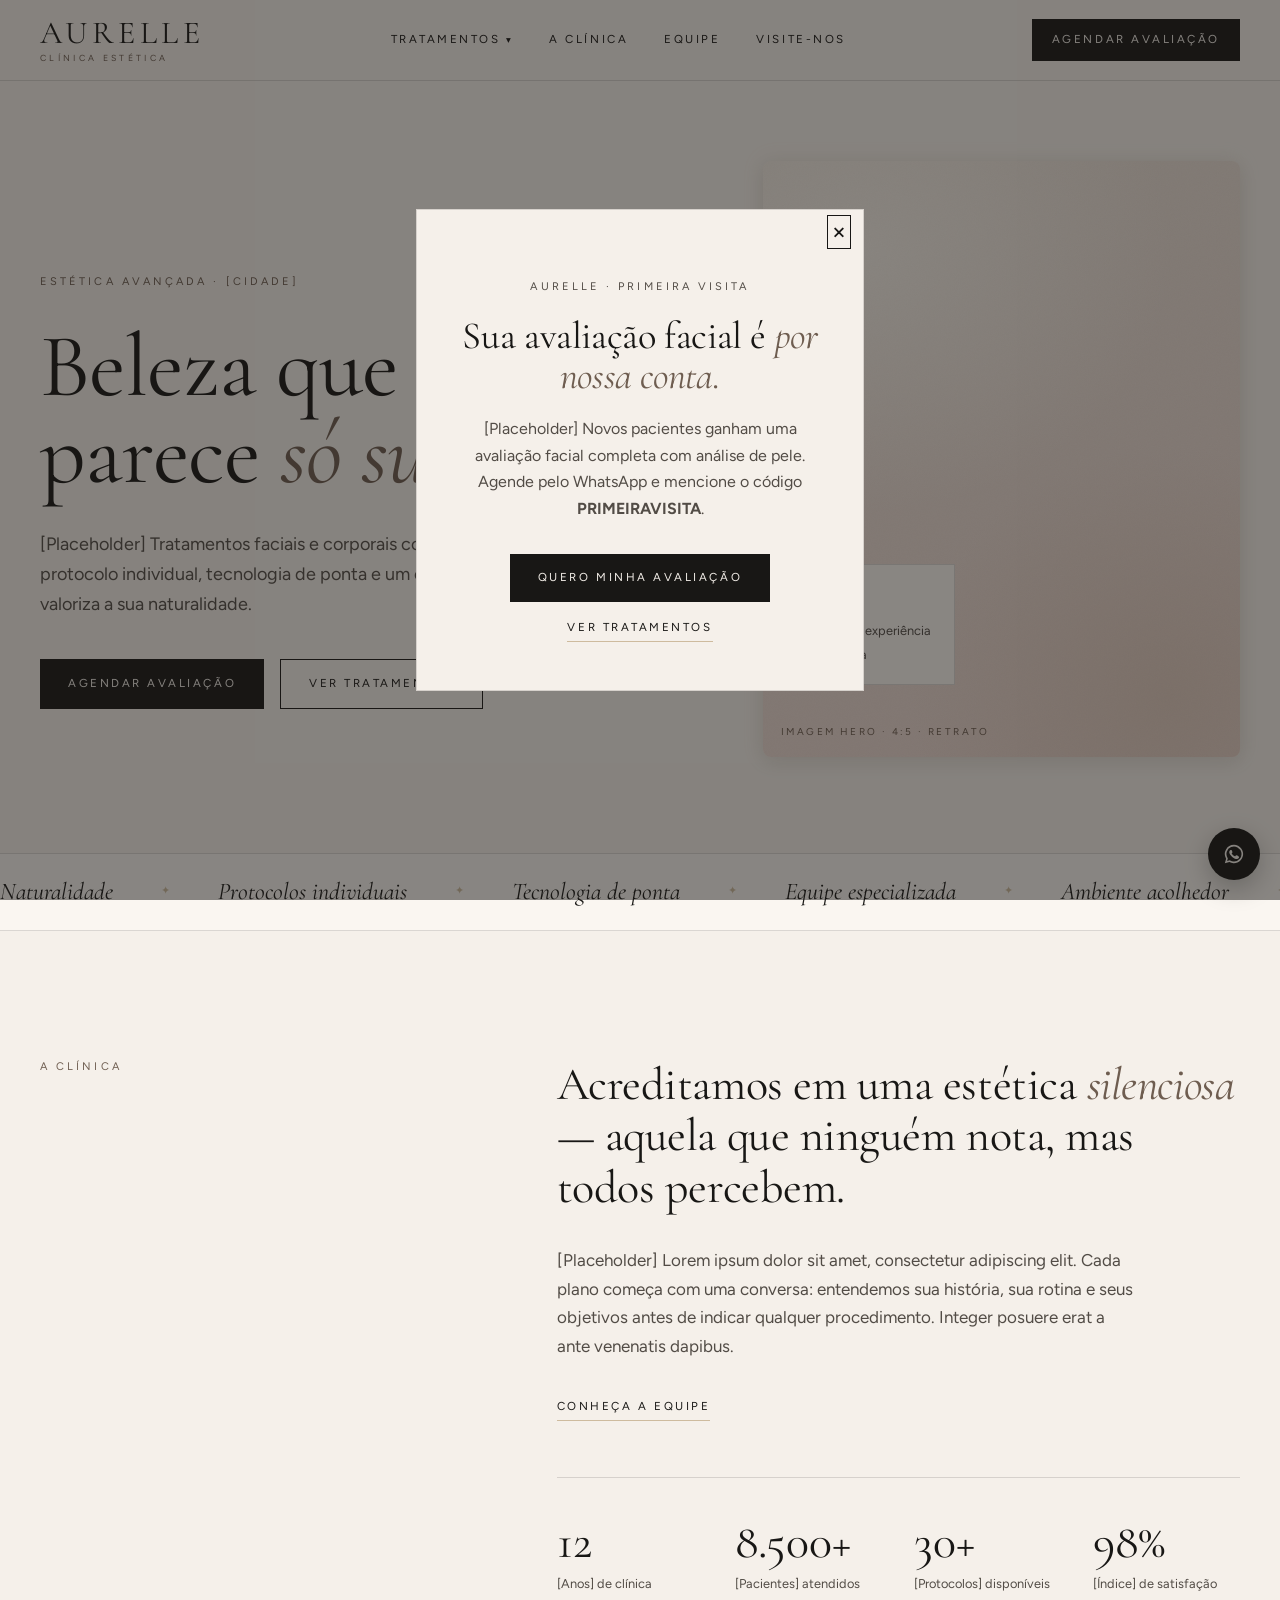
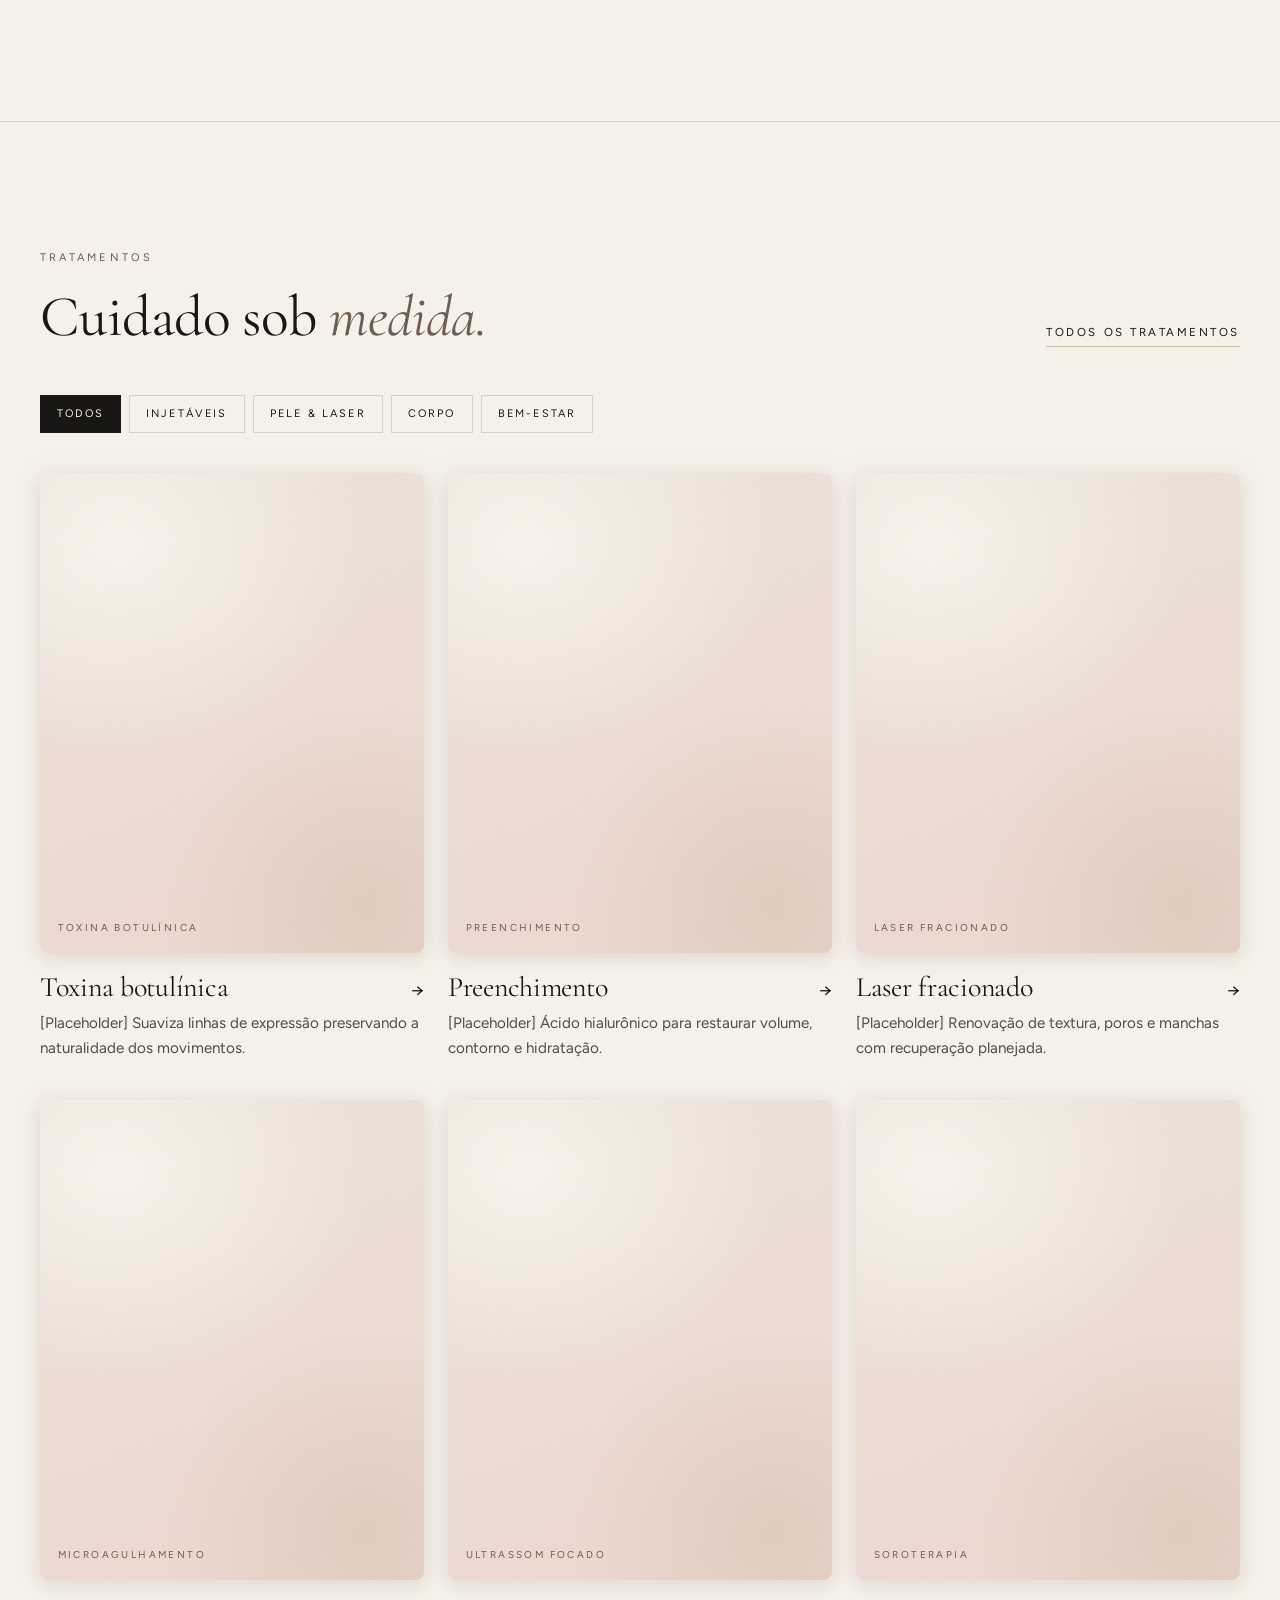
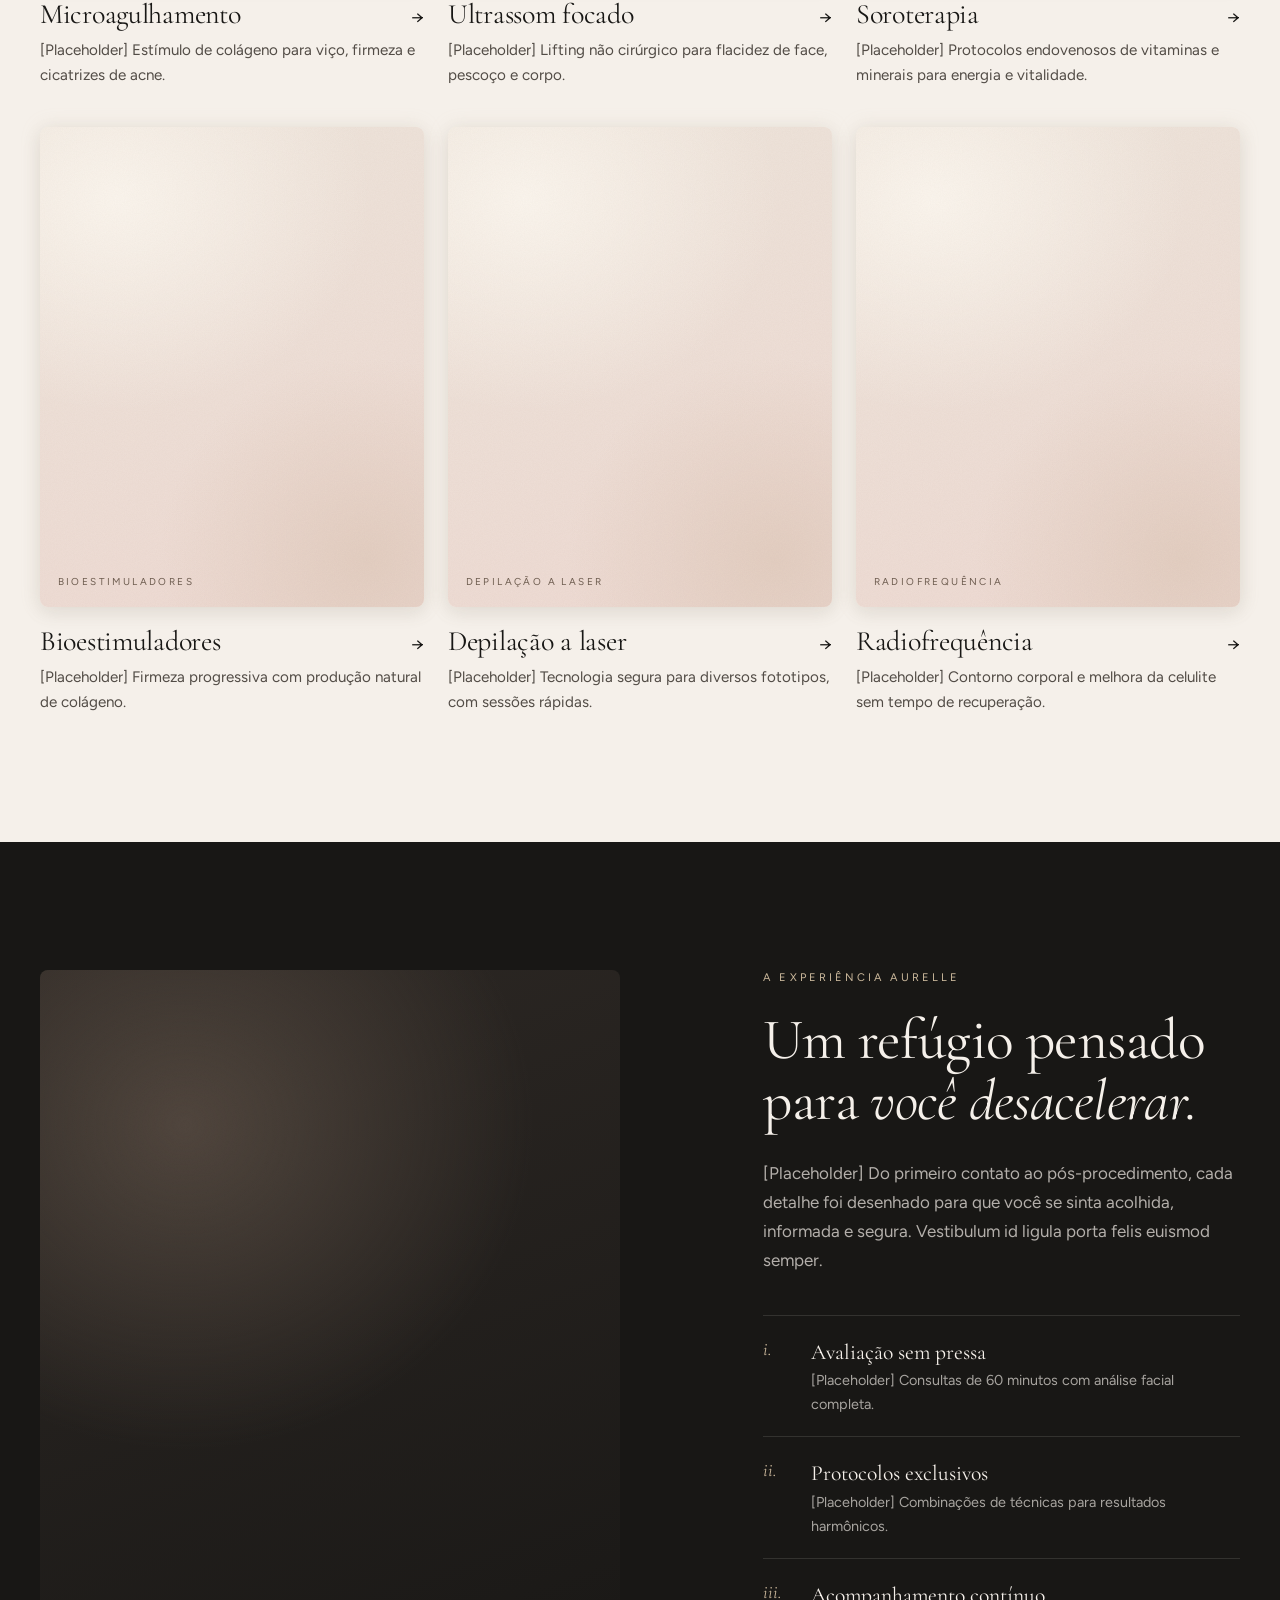
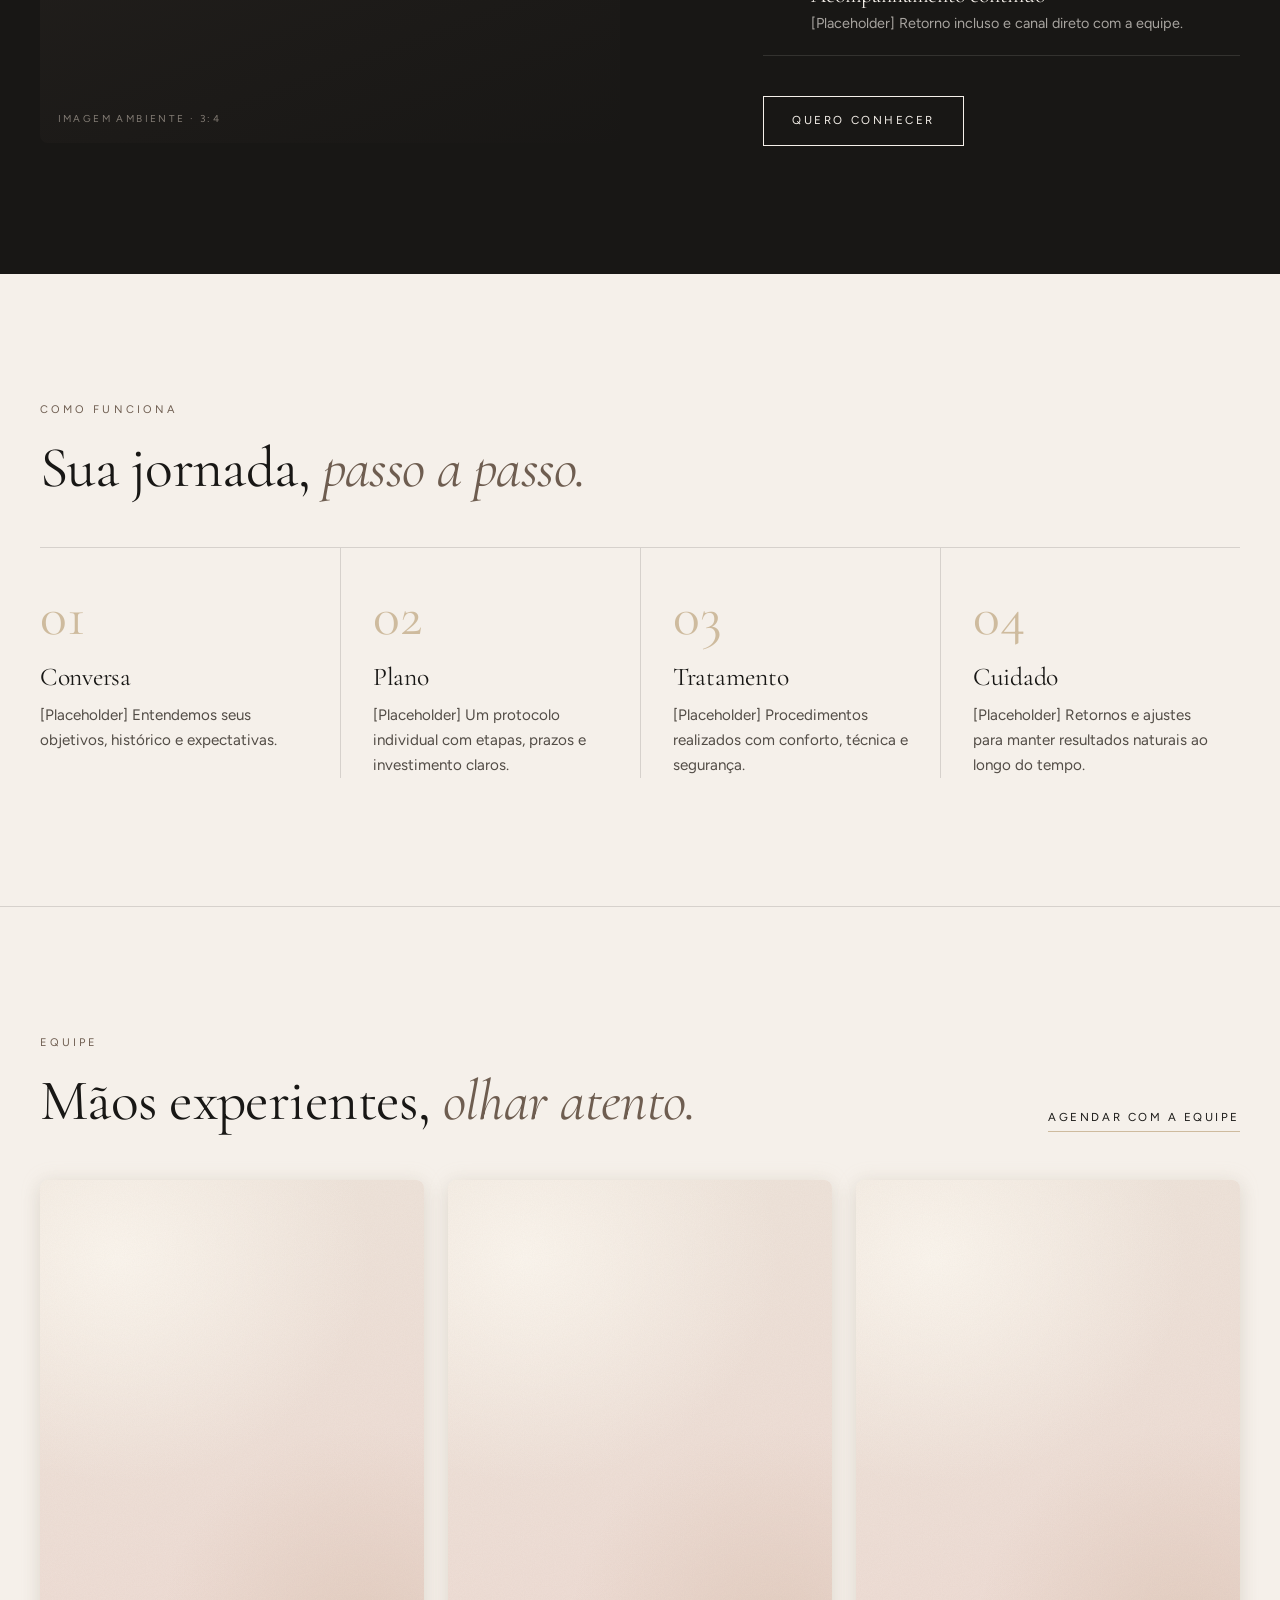
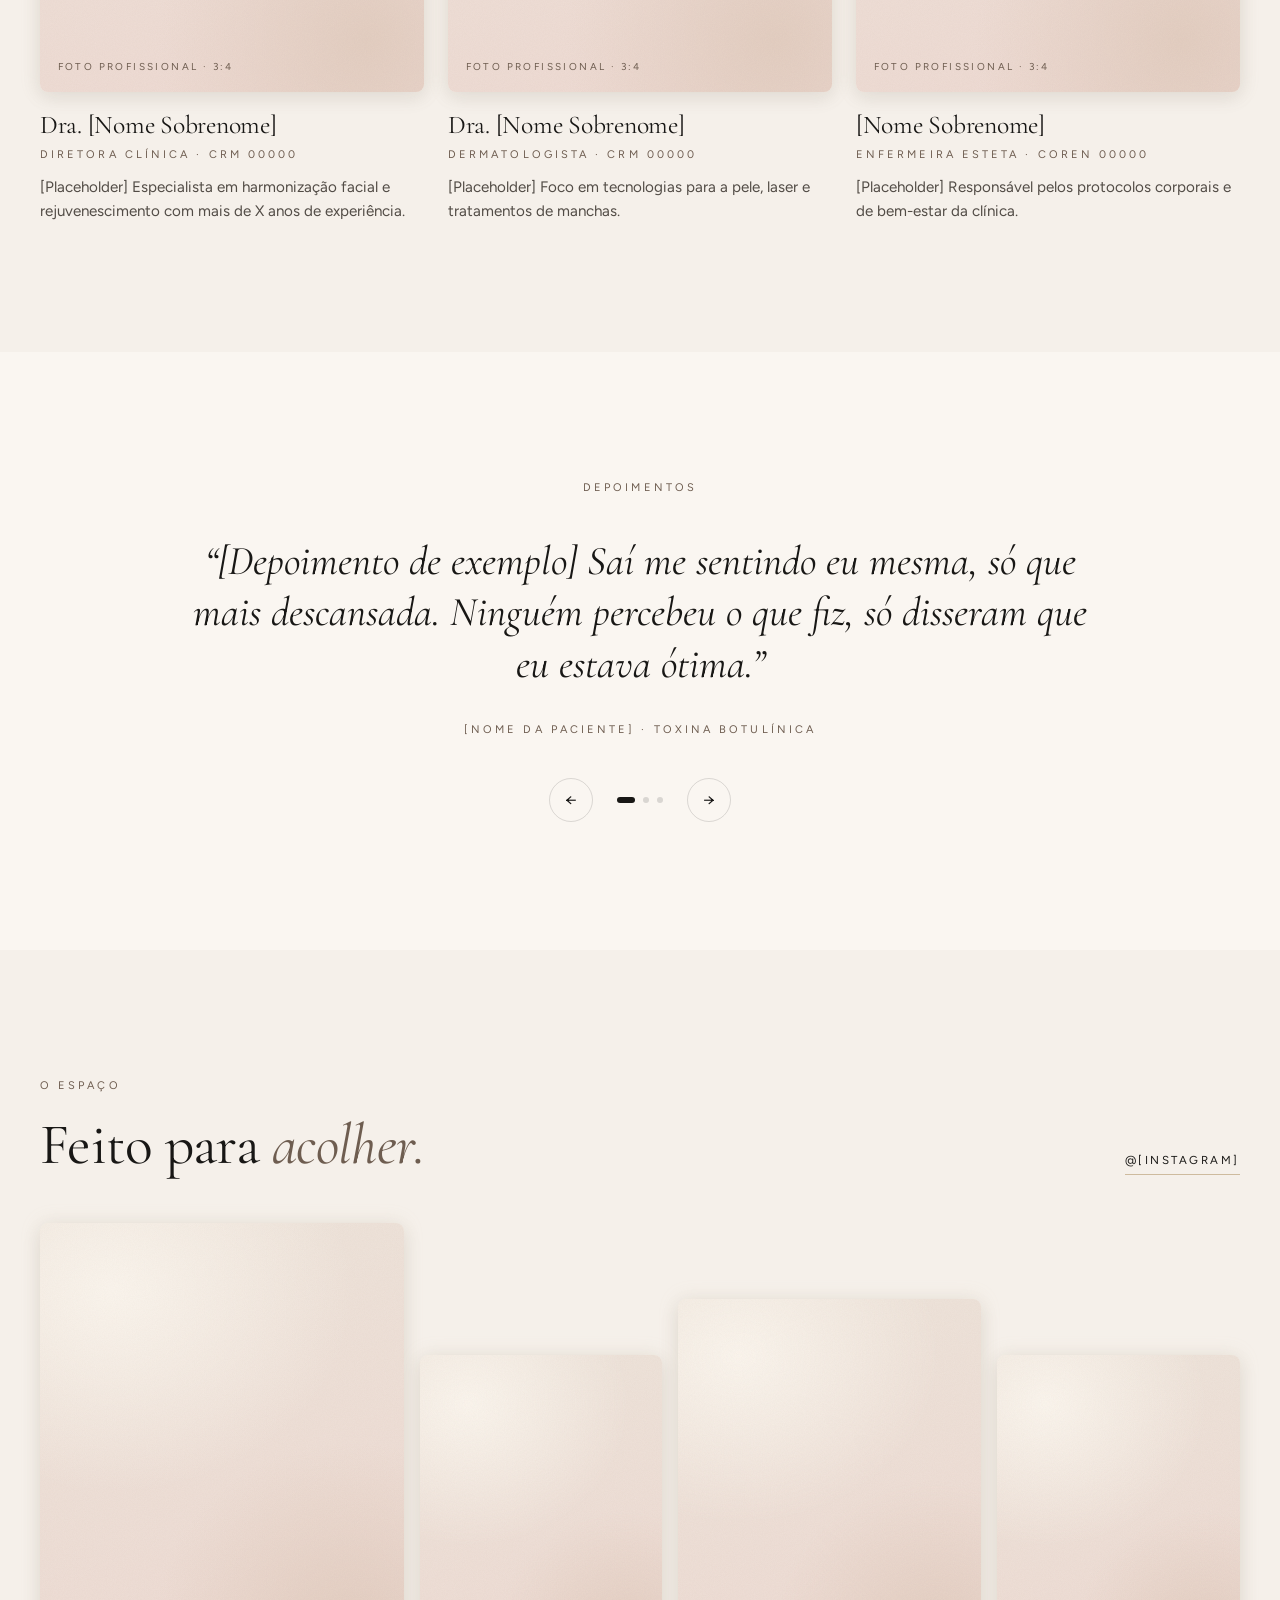
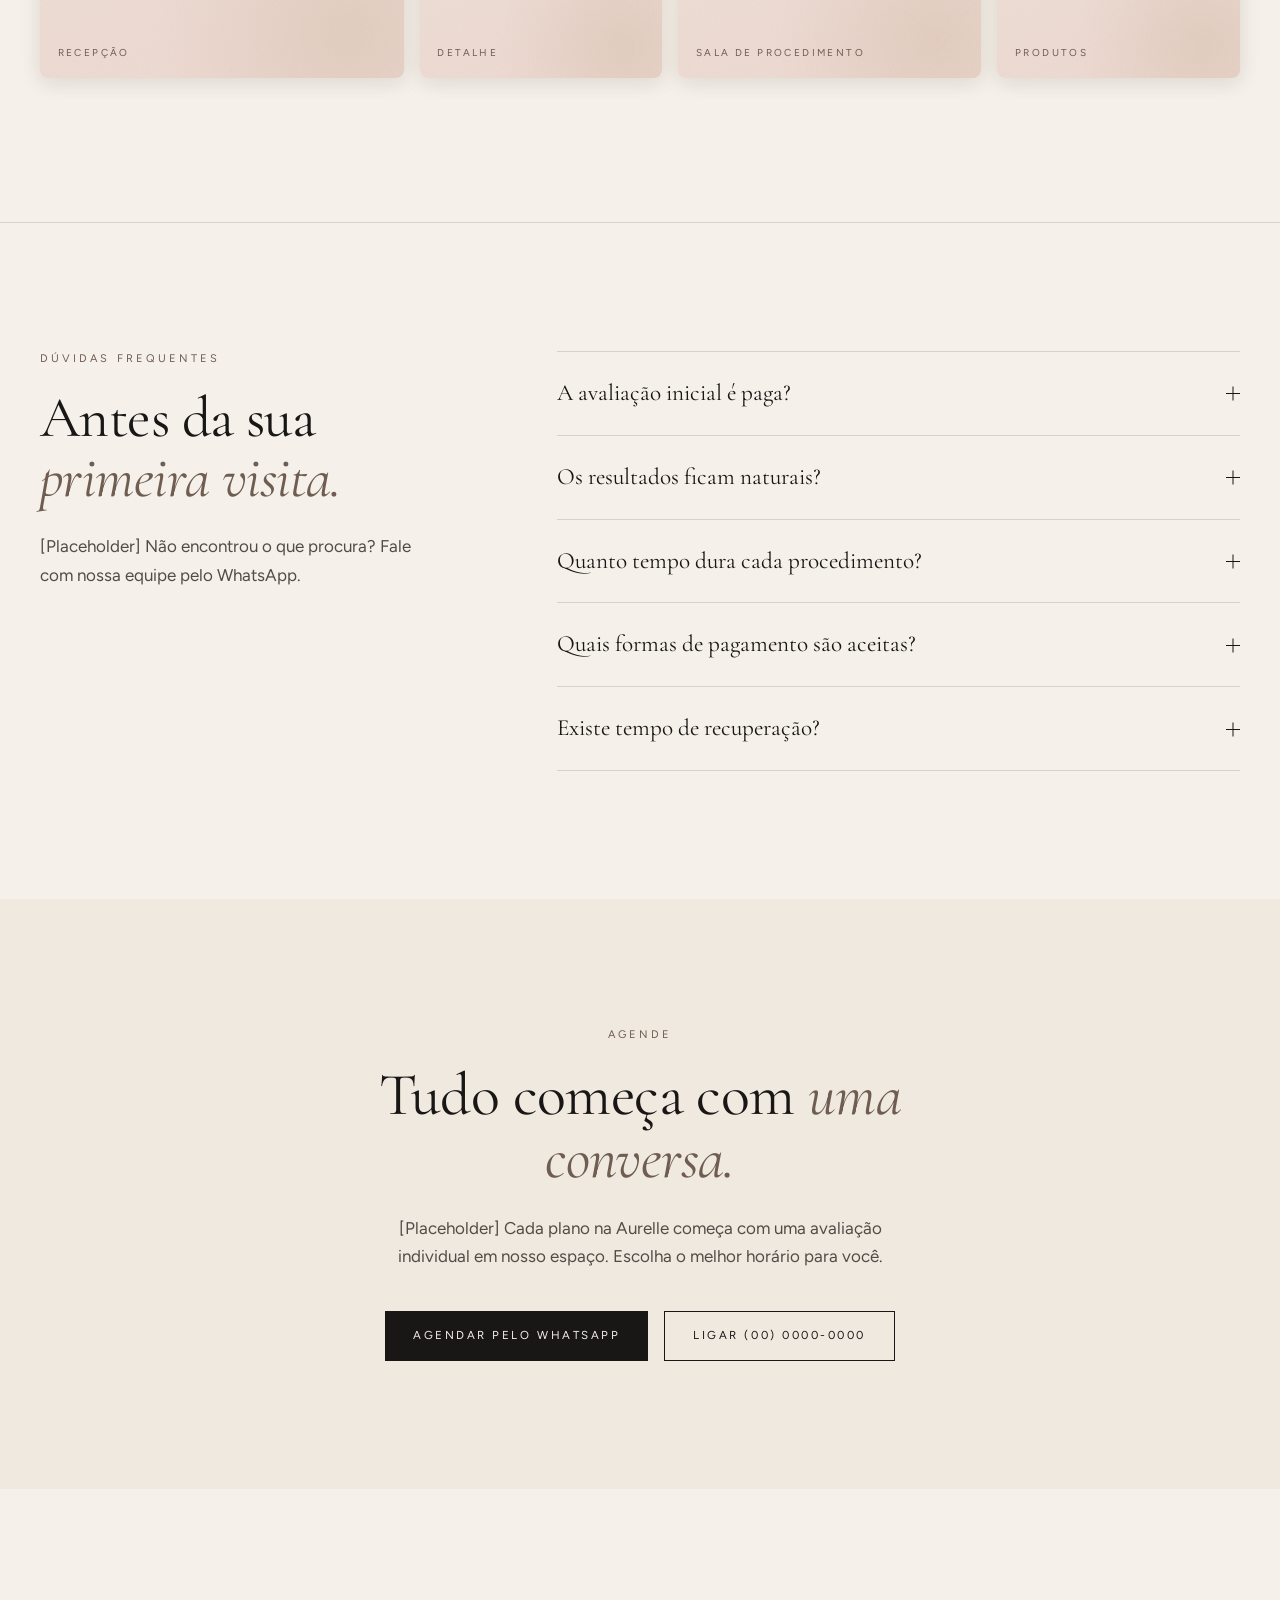
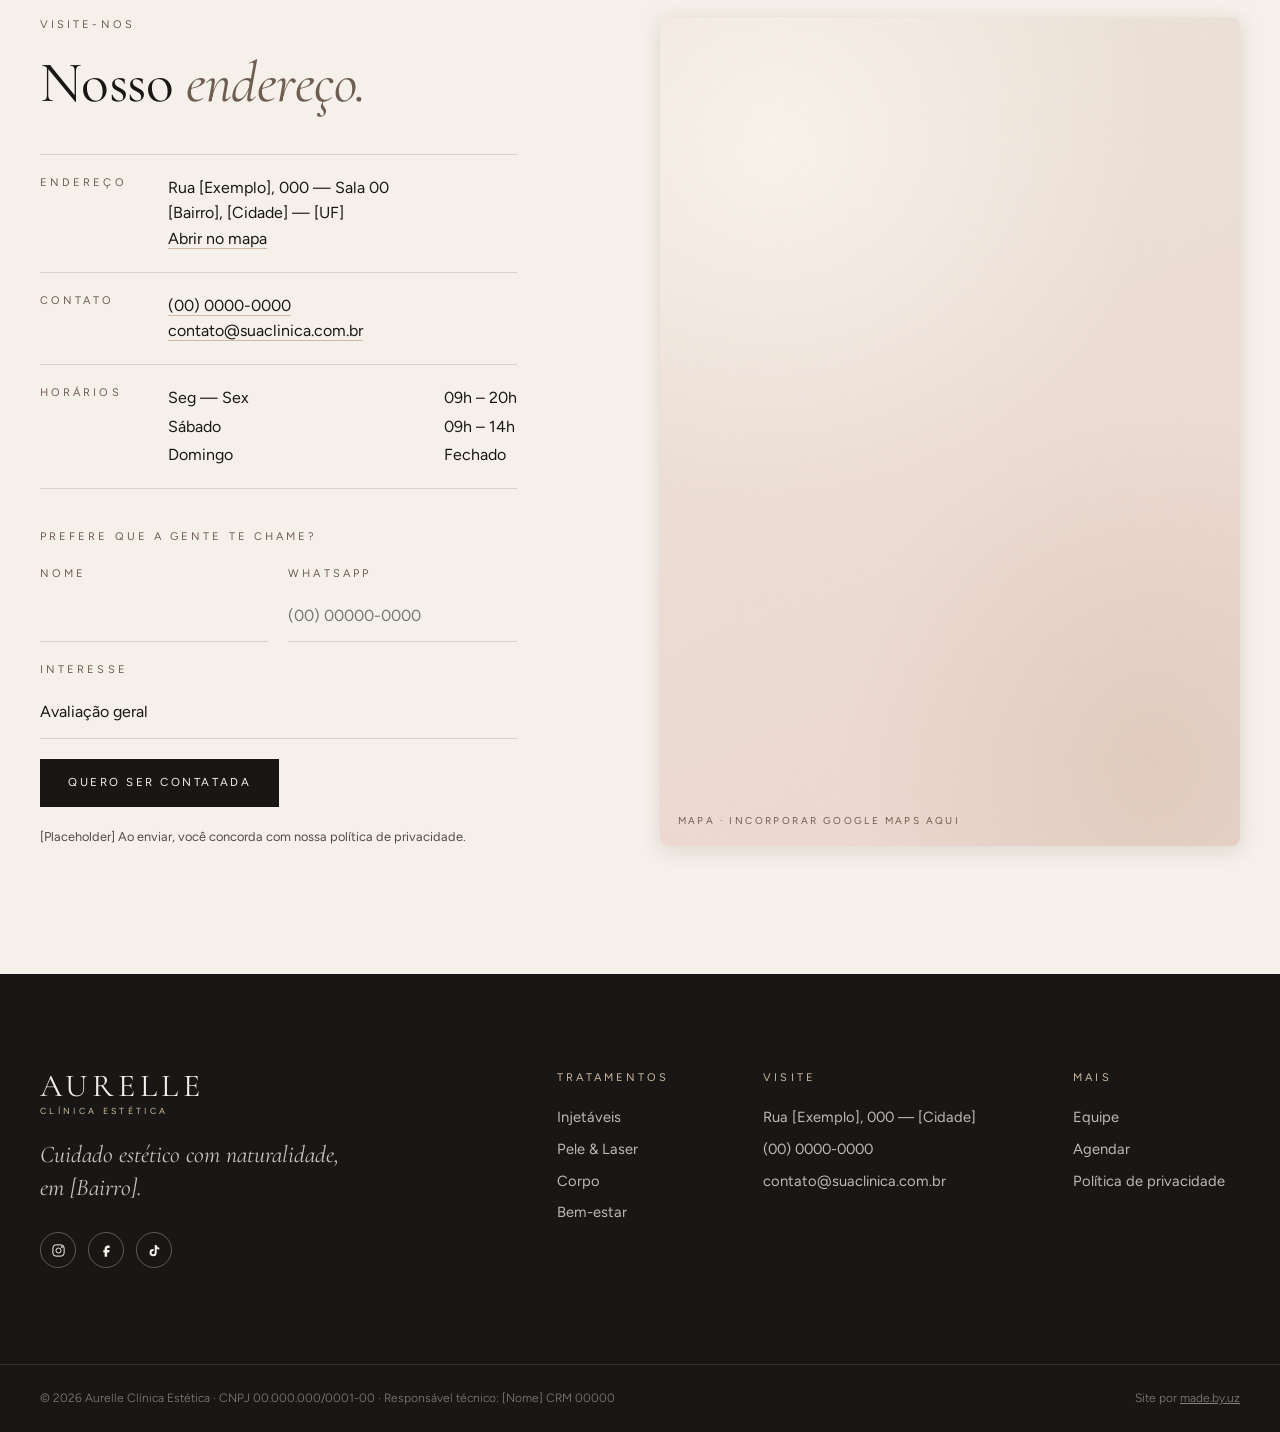
==== index.html @ 2cdfea28 "Initial commit" ====
<!doctype html>
<html lang="pt-BR" class="no-js">
<head>
  <meta charset="utf-8">
  <meta name="viewport" content="width=device-width, initial-scale=1">
  <title>Aurelle — Clínica de Estética | Beleza com naturalidade</title>
  <meta name="description" content="[Placeholder] Clínica de estética avançada: injetáveis, tecnologias para a pele, laser e bem-estar. Agende sua avaliação.">
  <meta property="og:title" content="Aurelle — Clínica de Estética">
  <meta property="og:description" content="[Placeholder] Estética avançada com naturalidade e cuidado individual.">
  <meta property="og:type" content="website">
  <meta name="theme-color" content="#f3efe9">
  <link rel="preconnect" href="https://fonts.googleapis.com">
  <link rel="preconnect" href="https://fonts.gstatic.com" crossorigin>
  <link href="https://fonts.googleapis.com/css2?family=Cormorant+Garamond:ital,wght@0,400;0,500;1,400&family=Figtree:wght@300;400;500&display=swap" rel="stylesheet">
  <link rel="stylesheet" href="css/style.css">
  <script>document.documentElement.classList.remove('no-js')</script>
</head>
<body>
  <a class="skip-link" href="#conteudo">Pular para o conteúdo</a>

  <!-- ================= HEADER ================= -->
  <header class="site-header" id="topo">
    <div class="container header-inner">
      <a href="index.html" class="logo" aria-label="Aurelle — página inicial">
        <span class="logo-mark">Aurelle</span>
        <span class="logo-sub">Clínica Estética</span>
      </a>

      <nav class="nav" aria-label="Principal">
        <div class="dropdown">
          <a href="#tratamentos" class="nav-link" aria-haspopup="true">Tratamentos <span class="nav-caret">▾</span></a>
          <div class="dropdown-panel">
            <div class="dropdown-inner">
              <div class="dropdown-col">
                <h4 class="eyebrow">Injetáveis</h4>
                <a href="tratamento.html">Toxina botulínica</a>
                <a href="tratamento.html">Preenchimento</a>
                <a href="tratamento.html">Bioestimuladores</a>
                <a href="tratamento.html">Skinbooster</a>
              </div>
              <div class="dropdown-col">
                <h4 class="eyebrow">Pele &amp; Laser</h4>
                <a href="tratamento.html">Microagulhamento</a>
                <a href="tratamento.html">Laser fracionado</a>
                <a href="tratamento.html">Depilação a laser</a>
                <a href="tratamento.html">Peeling químico</a>
              </div>
              <div class="dropdown-col">
                <h4 class="eyebrow">Corpo &amp; Bem-estar</h4>
                <a href="tratamento.html">Ultrassom micro e macrofocado</a>
                <a href="tratamento.html">Radiofrequência</a>
                <a href="tratamento.html">Soroterapia</a>
                <a href="tratamento.html">Programa de emagrecimento</a>
              </div>
            </div>
          </div>
        </div>
        <a href="#clinica" class="nav-link">A Clínica</a>
        <a href="#equipe" class="nav-link">Equipe</a>
        <a href="#visite" class="nav-link">Visite-nos</a>
      </nav>

      <div class="header-actions">
        <a href="#agendar" class="btn-ink btn-sm">Agendar avaliação</a>
        <button class="menu-toggle" aria-expanded="false" aria-controls="mobile-nav">
          <span class="menu-label">Menu</span>
          <span class="burger" aria-hidden="true"><span></span><span></span></span>
        </button>
      </div>
    </div>

    <nav class="mobile-nav" id="mobile-nav" aria-label="Mobile">
      <p class="eyebrow" style="margin-bottom:.75rem">Tratamentos</p>
      <ul>
        <li><a class="big" href="tratamento.html">Injetáveis</a></li>
        <li><a class="big" href="tratamento.html">Pele &amp; Laser</a></li>
        <li><a class="big" href="tratamento.html">Corpo</a></li>
        <li><a class="big" href="tratamento.html">Bem-estar</a></li>
      </ul>
      <ul class="rule">
        <li><a class="big" href="#clinica">A Clínica</a></li>
        <li><a class="big" href="#equipe">Equipe</a></li>
        <li><a class="big" href="#visite">Visite-nos</a></li>
      </ul>
      <a href="#agendar" class="btn-ink" style="width:100%">Agendar avaliação</a>
    </nav>
  </header>

  <main id="conteudo">

    <!-- ================= HERO ================= -->
    <section class="hero container grid-12">
      <div class="hero-copy">
        <p class="eyebrow reveal">Estética avançada · [Cidade]</p>
        <h1 class="display reveal" data-delay="1">Beleza que<br>parece <em class="accent">só sua.</em></h1>
        <p class="lead reveal" data-delay="2">[Placeholder] Tratamentos faciais e corporais com protocolo individual, tecnologia de ponta e um olhar que valoriza a sua naturalidade.</p>
        <div class="hero-ctas reveal" data-delay="3">
          <a href="#agendar" class="btn-ink">Agendar avaliação</a>
          <a href="#tratamentos" class="btn-line">Ver tratamentos</a>
        </div>
      </div>
      <div class="hero-media reveal" data-delay="2">
        <div class="media-soft ratio-45">
          <div class="ph" data-label="Imagem hero · 4:5 · retrato"></div>
        </div>
        <div class="hero-badge">
          <strong>00+</strong>
          <span>[Placeholder] anos de experiência em estética avançada</span>
        </div>
      </div>
    </section>

    <!-- ================= MARQUEE ================= -->
    <div class="marquee" aria-hidden="true">
      <div class="marquee-track">
        <span>Naturalidade</span><span>Protocolos individuais</span><span>Tecnologia de ponta</span><span>Equipe especializada</span><span>Ambiente acolhedor</span><span>Resultados sutis</span>
        <span>Naturalidade</span><span>Protocolos individuais</span><span>Tecnologia de ponta</span><span>Equipe especializada</span><span>Ambiente acolhedor</span><span>Resultados sutis</span>
      </div>
    </div>

    <!-- ================= INTRO / FILOSOFIA ================= -->
    <section class="section container" id="clinica">
      <div class="grid-12">
        <div class="intro-label">
          <p class="eyebrow reveal">A Clínica</p>
        </div>
        <div class="intro-body">
          <h2 class="h2 reveal">Acreditamos em uma estética <em class="accent">silenciosa</em> — aquela que ninguém nota, mas todos percebem.</h2>
          <p class="body reveal" data-delay="1">[Placeholder] Lorem ipsum dolor sit amet, consectetur adipiscing elit. Cada plano começa com uma conversa: entendemos sua história, sua rotina e seus objetivos antes de indicar qualquer procedimento. Integer posuere erat a ante venenatis dapibus.</p>
          <div class="reveal" data-delay="2" style="margin-top:2rem"><a href="#equipe" class="link-underline">Conheça a equipe</a></div>
          <div class="stats rule">
            <div class="stat reveal"><strong data-count="12">0</strong><span>[Anos] de clínica</span></div>
            <div class="stat reveal" data-delay="1"><strong data-count="8500" data-suffix="+">0</strong><span>[Pacientes] atendidos</span></div>
            <div class="stat reveal" data-delay="2"><strong data-count="30" data-suffix="+">0</strong><span>[Protocolos] disponíveis</span></div>
            <div class="stat reveal" data-delay="3"><strong data-count="98" data-suffix="%">0</strong><span>[Índice] de satisfação</span></div>
          </div>
        </div>
      </div>
    </section>

    <!-- ================= TRATAMENTOS ================= -->
    <section class="section container rule" id="tratamentos">
      <div class="section-head">
        <div>
          <p class="eyebrow reveal">Tratamentos</p>
          <h2 class="h2 reveal" data-delay="1">Cuidado sob <em class="accent">medida.</em></h2>
        </div>
        <a href="tratamento.html" class="link-underline reveal">Todos os tratamentos</a>
      </div>

      <div class="tabs" role="tablist" aria-label="Filtrar tratamentos">
        <button class="tab" role="tab" aria-selected="true" data-filter="todos">Todos</button>
        <button class="tab" role="tab" aria-selected="false" data-filter="injetaveis">Injetáveis</button>
        <button class="tab" role="tab" aria-selected="false" data-filter="pele">Pele &amp; Laser</button>
        <button class="tab" role="tab" aria-selected="false" data-filter="corpo">Corpo</button>
        <button class="tab" role="tab" aria-selected="false" data-filter="bemestar">Bem-estar</button>
      </div>

      <div class="treatments">
        <a href="tratamento.html" class="t-card reveal" data-cat="injetaveis">
          <div class="media-soft ratio-45"><div class="ph" data-label="Toxina botulínica"></div></div>
          <div class="t-meta"><h3>Toxina botulínica</h3><span class="t-arrow">→</span></div>
          <p>[Placeholder] Suaviza linhas de expressão preservando a naturalidade dos movimentos.</p>
        </a>
        <a href="tratamento.html" class="t-card reveal" data-delay="1" data-cat="injetaveis">
          <div class="media-soft ratio-45"><div class="ph" data-label="Preenchimento"></div></div>
          <div class="t-meta"><h3>Preenchimento</h3><span class="t-arrow">→</span></div>
          <p>[Placeholder] Ácido hialurônico para restaurar volume, contorno e hidratação.</p>
        </a>
        <a href="tratamento.html" class="t-card reveal" data-delay="2" data-cat="pele">
          <div class="media-soft ratio-45"><div class="ph" data-label="Laser fracionado"></div></div>
          <div class="t-meta"><h3>Laser fracionado</h3><span class="t-arrow">→</span></div>
          <p>[Placeholder] Renovação de textura, poros e manchas com recuperação planejada.</p>
        </a>
        <a href="tratamento.html" class="t-card reveal" data-cat="pele">
          <div class="media-soft ratio-45"><div class="ph" data-label="Microagulhamento"></div></div>
          <div class="t-meta"><h3>Microagulhamento</h3><span class="t-arrow">→</span></div>
          <p>[Placeholder] Estímulo de colágeno para viço, firmeza e cicatrizes de acne.</p>
        </a>
        <a href="tratamento.html" class="t-card reveal" data-delay="1" data-cat="corpo">
          <div class="media-soft ratio-45"><div class="ph" data-label="Ultrassom focado"></div></div>
          <div class="t-meta"><h3>Ultrassom focado</h3><span class="t-arrow">→</span></div>
          <p>[Placeholder] Lifting não cirúrgico para flacidez de face, pescoço e corpo.</p>
        </a>
        <a href="tratamento.html" class="t-card reveal" data-delay="2" data-cat="bemestar">
          <div class="media-soft ratio-45"><div class="ph" data-label="Soroterapia"></div></div>
          <div class="t-meta"><h3>Soroterapia</h3><span class="t-arrow">→</span></div>
          <p>[Placeholder] Protocolos endovenosos de vitaminas e minerais para energia e vitalidade.</p>
        </a>
        <a href="tratamento.html" class="t-card reveal" data-cat="injetaveis">
          <div class="media-soft ratio-45"><div class="ph" data-label="Bioestimuladores"></div></div>
          <div class="t-meta"><h3>Bioestimuladores</h3><span class="t-arrow">→</span></div>
          <p>[Placeholder] Firmeza progressiva com produção natural de colágeno.</p>
        </a>
        <a href="tratamento.html" class="t-card reveal" data-delay="1" data-cat="pele">
          <div class="media-soft ratio-45"><div class="ph" data-label="Depilação a laser"></div></div>
          <div class="t-meta"><h3>Depilação a laser</h3><span class="t-arrow">→</span></div>
          <p>[Placeholder] Tecnologia segura para diversos fototipos, com sessões rápidas.</p>
        </a>
        <a href="tratamento.html" class="t-card reveal" data-delay="2" data-cat="corpo">
          <div class="media-soft ratio-45"><div class="ph" data-label="Radiofrequência"></div></div>
          <div class="t-meta"><h3>Radiofrequência</h3><span class="t-arrow">→</span></div>
          <p>[Placeholder] Contorno corporal e melhora da celulite sem tempo de recuperação.</p>
        </a>
      </div>
    </section>

    <!-- ================= EXPERIÊNCIA (DARK) ================= -->
    <section class="dark">
      <div class="section container grid-12">
        <div class="feature-media reveal">
          <div class="media-soft ratio-34" style="box-shadow:none"><div class="ph dark" data-label="Imagem ambiente · 3:4"></div></div>
        </div>
        <div class="feature-copy">
          <p class="eyebrow reveal">A experiência Aurelle</p>
          <h2 class="h2 reveal" data-delay="1">Um refúgio pensado para <em>você desacelerar.</em></h2>
          <p class="body reveal" data-delay="2">[Placeholder] Do primeiro contato ao pós-procedimento, cada detalhe foi desenhado para que você se sinta acolhida, informada e segura. Vestibulum id ligula porta felis euismod semper.</p>
          <ul class="feature-list">
            <li class="reveal"><span class="num">i.</span><div><strong>Avaliação sem pressa</strong><span>[Placeholder] Consultas de 60 minutos com análise facial completa.</span></div></li>
            <li class="reveal" data-delay="1"><span class="num">ii.</span><div><strong>Protocolos exclusivos</strong><span>[Placeholder] Combinações de técnicas para resultados harmônicos.</span></div></li>
            <li class="reveal" data-delay="2"><span class="num">iii.</span><div><strong>Acompanhamento contínuo</strong><span>[Placeholder] Retorno incluso e canal direto com a equipe.</span></div></li>
          </ul>
          <div class="reveal" style="margin-top:2.5rem"><a href="#agendar" class="btn-line on-dark">Quero conhecer</a></div>
        </div>
      </div>
    </section>

    <!-- ================= PROCESSO ================= -->
    <section class="section container">
      <div class="section-head">
        <div>
          <p class="eyebrow reveal">Como funciona</p>
          <h2 class="h2 reveal" data-delay="1">Sua jornada, <em class="accent">passo a passo.</em></h2>
        </div>
      </div>
      <div class="steps">
        <div class="step reveal"><span class="num">01</span><h3>Conversa</h3><p>[Placeholder] Entendemos seus objetivos, histórico e expectativas.</p></div>
        <div class="step reveal" data-delay="1"><span class="num">02</span><h3>Plano</h3><p>[Placeholder] Um protocolo individual com etapas, prazos e investimento claros.</p></div>
        <div class="step reveal" data-delay="2"><span class="num">03</span><h3>Tratamento</h3><p>[Placeholder] Procedimentos realizados com conforto, técnica e segurança.</p></div>
        <div class="step reveal" data-delay="3"><span class="num">04</span><h3>Cuidado</h3><p>[Placeholder] Retornos e ajustes para manter resultados naturais ao longo do tempo.</p></div>
      </div>
    </section>

    <!-- ================= EQUIPE ================= -->
    <section class="section container rule" id="equipe">
      <div class="section-head">
        <div>
          <p class="eyebrow reveal">Equipe</p>
          <h2 class="h2 reveal" data-delay="1">Mãos experientes, <em class="accent">olhar atento.</em></h2>
        </div>
        <a href="#agendar" class="link-underline reveal">Agendar com a equipe</a>
      </div>
      <div class="team">
        <article class="member reveal">
          <div class="media-soft ratio-34"><div class="ph" data-label="Foto profissional · 3:4"></div></div>
          <h3>Dra. [Nome Sobrenome]</h3>
          <span class="eyebrow">Diretora clínica · CRM 00000</span>
          <p>[Placeholder] Especialista em harmonização facial e rejuvenescimento com mais de X anos de experiência.</p>
        </article>
        <article class="member reveal" data-delay="1">
          <div class="media-soft ratio-34"><div class="ph" data-label="Foto profissional · 3:4"></div></div>
          <h3>Dra. [Nome Sobrenome]</h3>
          <span class="eyebrow">Dermatologista · CRM 00000</span>
          <p>[Placeholder] Foco em tecnologias para a pele, laser e tratamentos de manchas.</p>
        </article>
        <article class="member reveal" data-delay="2">
          <div class="media-soft ratio-34"><div class="ph" data-label="Foto profissional · 3:4"></div></div>
          <h3>[Nome Sobrenome]</h3>
          <span class="eyebrow">Enfermeira esteta · COREN 00000</span>
          <p>[Placeholder] Responsável pelos protocolos corporais e de bem-estar da clínica.</p>
        </article>
      </div>
    </section>

    <!-- ================= DEPOIMENTOS ================= -->
    <section class="section" style="background:var(--card)">
      <div class="container">
        <p class="eyebrow reveal" style="text-align:center;margin-bottom:2.5rem">Depoimentos</p>
        <div class="quotes" data-slider>
          <figure class="quote active">
            <blockquote>“[Depoimento de exemplo] Saí me sentindo eu mesma, só que mais descansada. Ninguém percebeu o que fiz, só disseram que eu estava ótima.”</blockquote>
            <figcaption class="eyebrow">[Nome da paciente] · Toxina botulínica</figcaption>
          </figure>
          <figure class="quote">
            <blockquote>“[Depoimento de exemplo] A avaliação foi a mais completa que já tive. Explicaram cada etapa com calma e honestidade.”</blockquote>
            <figcaption class="eyebrow">[Nome da paciente] · Bioestimuladores</figcaption>
          </figure>
          <figure class="quote">
            <blockquote>“[Depoimento de exemplo] Ambiente lindo, atendimento impecável e um resultado que superou o que eu imaginava.”</blockquote>
            <figcaption class="eyebrow">[Nome da paciente] · Laser fracionado</figcaption>
          </figure>
          <div class="quote-nav">
            <button type="button" data-prev aria-label="Depoimento anterior">←</button>
            <div class="dots" aria-hidden="true"></div>
            <button type="button" data-next aria-label="Próximo depoimento">→</button>
          </div>
        </div>
      </div>
    </section>

    <!-- ================= GALERIA ================= -->
    <section class="section container">
      <div class="section-head">
        <div>
          <p class="eyebrow reveal">O espaço</p>
          <h2 class="h2 reveal" data-delay="1">Feito para <em class="accent">acolher.</em></h2>
        </div>
        <a href="#" class="link-underline reveal">@[instagram]</a>
      </div>
      <div class="gallery">
        <div class="media-soft ratio-45 reveal"><div class="ph" data-label="Recepção"></div></div>
        <div class="media-soft ratio-34 reveal" data-delay="1"><div class="ph" data-label="Detalhe"></div></div>
        <div class="media-soft ratio-45 reveal" data-delay="2"><div class="ph" data-label="Sala de procedimento"></div></div>
        <div class="media-soft ratio-34 reveal" data-delay="3"><div class="ph" data-label="Produtos"></div></div>
      </div>
    </section>

    <!-- ================= FAQ ================= -->
    <section class="section container rule">
      <div class="grid-12">
        <div class="faq-label">
          <p class="eyebrow reveal">Dúvidas frequentes</p>
          <h2 class="h2 reveal" data-delay="1">Antes da sua <em class="accent">primeira visita.</em></h2>
          <p class="body reveal" data-delay="2">[Placeholder] Não encontrou o que procura? Fale com nossa equipe pelo WhatsApp.</p>
        </div>
        <div class="faq-list">
          <div class="faq-item reveal">
            <button class="faq-q" aria-expanded="false">A avaliação inicial é paga?<span class="faq-icon" aria-hidden="true"></span></button>
            <div class="faq-a"><div><p>[Placeholder] Explique aqui a política de avaliação da clínica: valor, duração e se o valor é abatido no tratamento.</p></div></div>
          </div>
          <div class="faq-item reveal">
            <button class="faq-q" aria-expanded="false">Os resultados ficam naturais?<span class="faq-icon" aria-hidden="true"></span></button>
            <div class="faq-a"><div><p>[Placeholder] Nossa filosofia é realçar, nunca transformar. Cada protocolo é dosado de acordo com sua anatomia e objetivos.</p></div></div>
          </div>
          <div class="faq-item reveal">
            <button class="faq-q" aria-expanded="false">Quanto tempo dura cada procedimento?<span class="faq-icon" aria-hidden="true"></span></button>
            <div class="faq-a"><div><p>[Placeholder] A maioria dos procedimentos leva entre 30 e 90 minutos. Informamos tudo no seu plano personalizado.</p></div></div>
          </div>
          <div class="faq-item reveal">
            <button class="faq-q" aria-expanded="false">Quais formas de pagamento são aceitas?<span class="faq-icon" aria-hidden="true"></span></button>
            <div class="faq-a"><div><p>[Placeholder] Pix, cartões de crédito e débito, com possibilidade de parcelamento.</p></div></div>
          </div>
          <div class="faq-item reveal">
            <button class="faq-q" aria-expanded="false">Existe tempo de recuperação?<span class="faq-icon" aria-hidden="true"></span></button>
            <div class="faq-a"><div><p>[Placeholder] Depende do tratamento. Muitos procedimentos permitem retorno imediato às atividades; outros pedem alguns dias de cuidado.</p></div></div>
          </div>
        </div>
      </div>
    </section>

    <!-- ================= AGENDAR ================= -->
    <section class="book" id="agendar">
      <div class="book-inner">
        <p class="eyebrow reveal">Agende</p>
        <h2 class="reveal" data-delay="1">Tudo começa com <em class="accent">uma conversa.</em></h2>
        <p class="body reveal" data-delay="2">[Placeholder] Cada plano na Aurelle começa com uma avaliação individual em nosso espaço. Escolha o melhor horário para você.</p>
        <div class="book-ctas reveal" data-delay="3">
          <a href="https://wa.me/5500000000000" target="_blank" rel="noopener" class="btn-ink">Agendar pelo WhatsApp</a>
          <a href="tel:+550000000000" class="btn-line">Ligar (00) 0000-0000</a>
        </div>
      </div>
    </section>

    <!-- ================= VISITE ================= -->
    <section class="section container" id="visite">
      <div class="grid-12">
        <div class="visit-copy">
          <p class="eyebrow reveal">Visite-nos</p>
          <h2 class="h2 reveal" data-delay="1">Nosso <em class="accent">endereço.</em></h2>
          <dl class="info-list">
            <div class="info-row reveal"><dt class="eyebrow">Endereço</dt><dd>Rua [Exemplo], 000 — Sala 00<br>[Bairro], [Cidade] — [UF]<br><a href="#" target="_blank" rel="noopener">Abrir no mapa</a></dd></div>
            <div class="info-row reveal"><dt class="eyebrow">Contato</dt><dd><a href="tel:+550000000000">(00) 0000-0000</a><br><a href="mailto:contato@suaclinica.com.br">contato@suaclinica.com.br</a></dd></div>
            <div class="info-row reveal"><dt class="eyebrow">Horários</dt><dd class="hours"><span>Seg — Sex</span><span>09h – 20h</span><span>Sábado</span><span>09h – 14h</span><span>Domingo</span><span>Fechado</span></dd></div>
          </dl>

          <form class="form reveal" id="contato-form" novalidate>
            <p class="eyebrow">Prefere que a gente te chame?</p>
            <div class="two">
              <div class="field"><label class="eyebrow" for="f-nome">Nome</label><input id="f-nome" name="nome" required autocomplete="name"></div>
              <div class="field"><label class="eyebrow" for="f-tel">WhatsApp</label><input id="f-tel" name="telefone" type="tel" required autocomplete="tel" placeholder="(00) 00000-0000"></div>
            </div>
            <div class="field"><label class="eyebrow" for="f-int">Interesse</label>
              <select id="f-int" name="interesse">
                <option>Avaliação geral</option><option>Injetáveis</option><option>Pele &amp; Laser</option><option>Corpo</option><option>Bem-estar</option>
              </select>
            </div>
            <div><button class="btn-ink" type="submit">Quero ser contatada</button></div>
            <p class="form-note">[Placeholder] Ao enviar, você concorda com nossa política de privacidade.</p>
            <div class="form-success" role="status">Obrigada! Entraremos em contato em breve.</div>
          </form>
        </div>
        <div class="visit-map reveal" data-delay="1">
          <div class="media-soft" style="height:100%;min-height:26rem"><div class="ph" data-label="Mapa · incorporar Google Maps aqui"></div></div>
        </div>
      </div>
    </section>
  </main>

  <!-- ================= FOOTER ================= -->
  <footer class="site-footer">
    <div class="container grid-12 footer-grid">
      <div class="f-brand">
        <a href="index.html" class="logo" aria-label="Aurelle — página inicial">
          <span class="logo-mark">Aurelle</span>
          <span class="logo-sub">Clínica Estética</span>
        </a>
        <p class="f-tag">Cuidado estético com naturalidade, em [Bairro].</p>
        <div class="socials">
          <a href="#" aria-label="Instagram"><svg viewBox="0 0 24 24" fill="none" stroke="currentColor" stroke-width="1.6"><rect x="3" y="3" width="18" height="18" rx="5"/><circle cx="12" cy="12" r="4"/><circle cx="17.5" cy="6.5" r=".8" fill="currentColor"/></svg></a>
          <a href="#" aria-label="Facebook"><svg viewBox="0 0 24 24" fill="currentColor"><path d="M14 8h3V4h-3c-2.8 0-5 2.2-5 5v2H7v4h2v7h4v-7h3l1-4h-4V9c0-.6.4-1 1-1Z"/></svg></a>
          <a href="#" aria-label="TikTok"><svg viewBox="0 0 24 24" fill="currentColor"><path d="M16.6 5.8A4.3 4.3 0 0 1 15.5 3h-3.1v12.4a2.6 2.6 0 1 1-2.6-2.6c.3 0 .5 0 .8.1V9.7a5.7 5.7 0 1 0 4.9 5.7V9.1a7.4 7.4 0 0 0 4.3 1.4V7.4a4.3 4.3 0 0 1-3.2-1.6Z"/></svg></a>
        </div>
      </div>
      <div class="f-col-1">
        <p class="f-title">Tratamentos</p>
        <ul class="f-links">
          <li><a href="tratamento.html">Injetáveis</a></li>
          <li><a href="tratamento.html">Pele &amp; Laser</a></li>
          <li><a href="tratamento.html">Corpo</a></li>
          <li><a href="tratamento.html">Bem-estar</a></li>
        </ul>
      </div>
      <div class="f-col-2">
        <p class="f-title">Visite</p>
        <address class="f-links">
          <a href="#">Rua [Exemplo], 000 — [Cidade]</a>
          <a href="tel:+550000000000">(00) 0000-0000</a>
          <a href="mailto:contato@suaclinica.com.br">contato@suaclinica.com.br</a>
        </address>
      </div>
      <div class="f-col-3">
        <p class="f-title">Mais</p>
        <ul class="f-links">
          <li><a href="index.html#equipe">Equipe</a></li>
          <li><a href="index.html#agendar">Agendar</a></li>
          <li><a href="#">Política de privacidade</a></li>
        </ul>
      </div>
    </div>
    <div class="container footer-bottom">
      <span>© <span data-year>2026</span> Aurelle Clínica Estética · CNPJ 00.000.000/0001-00 · Responsável técnico: [Nome] CRM 00000</span>
      <span>Site por <a href="#" style="text-decoration:underline">made.by.uz</a></span>
    </div>
  </footer>

  <!-- WhatsApp flutuante -->
  <a class="float-cta" href="https://wa.me/5500000000000" target="_blank" rel="noopener" aria-label="Fale conosco pelo WhatsApp">
    <svg viewBox="0 0 24 24" fill="currentColor"><path d="M12 2a10 10 0 0 0-8.6 15.1L2 22l5-1.3A10 10 0 1 0 12 2Zm0 18.2a8.2 8.2 0 0 1-4.2-1.1l-.3-.2-3 .8.8-2.9-.2-.3A8.2 8.2 0 1 1 12 20.2Zm4.5-6.1c-.2-.1-1.5-.7-1.7-.8-.2-.1-.4-.1-.6.1l-.8 1c-.1.2-.3.2-.5.1a6.7 6.7 0 0 1-3.3-2.9c-.3-.4.3-.4.7-1.4.1-.2 0-.3 0-.4l-.8-1.8c-.2-.5-.4-.4-.6-.4h-.5a1 1 0 0 0-.7.3 3 3 0 0 0-.9 2.2 5.2 5.2 0 0 0 1.1 2.7 11.8 11.8 0 0 0 4.5 4c1.7.7 2.3.8 3.2.6a2.7 2.7 0 0 0 1.8-1.2 2.2 2.2 0 0 0 .1-1.3c0-.1-.2-.2-.5-.3Z"/></svg>
  </a>

  <!-- Modal promocional (aparece 1x por visitante) -->
  <div class="modal" id="promo" role="dialog" aria-modal="true" aria-labelledby="promo-title">
    <div class="modal-box">
      <button class="modal-close" data-close aria-label="Fechar">×</button>
      <p class="eyebrow">Aurelle · Primeira visita</p>
      <h2 id="promo-title">Sua avaliação facial é <em class="accent">por nossa conta.</em></h2>
      <p>[Placeholder] Novos pacientes ganham uma avaliação facial completa com análise de pele. Agende pelo WhatsApp e mencione o código <strong>PRIMEIRAVISITA</strong>.</p>
      <div class="modal-ctas">
        <a href="https://wa.me/5500000000000" target="_blank" rel="noopener" class="btn-ink" data-close>Quero minha avaliação</a>
        <a href="#tratamentos" class="link-underline" data-close>Ver tratamentos</a>
      </div>
    </div>
  </div>

  <script src="js/main.js"></script>
</body>
</html>
---- css/style.css ----
/* ==========================================================================
   Aurelle — Clínica Estética (template genérico)
   made.by.uz — versão base inspirada em layout editorial de luxo
   ========================================================================== */

/* ---------- Tokens ---------- */
:root {
  --font-sans: "Figtree", system-ui, -apple-system, "Segoe UI", sans-serif;
  --font-serif: "Cormorant Garamond", "Times New Roman", serif;

  --ink: oklch(20.5% .004 75);
  --ink-soft: oklch(32% .01 60);
  --ivory: oklch(95.7% .01 75);
  --card: oklch(97.5% .008 75);
  --muted: oklch(92.5% .016 70);
  --secondary: oklch(93.6% .014 72);
  --blush: oklch(90% .025 40);
  --champagne: oklch(80% .045 78);
  --taupe: oklch(49% .03 60);
  --muted-fg: oklch(42% .012 65);

  --background: var(--ivory);
  --foreground: var(--ink);
  --border: oklch(20.5% .004 75 / .14);

  --radius: 2px;
  --photo-radius: 8px;
  --photo-glow: 0 0 20px oklch(80% .045 78 / .18), 0 6px 20px oklch(20.5% .004 75 / .08);

  --container: 1440px;
  --gutter: 1.5rem;
  --header-h: 4rem;
  --ease: cubic-bezier(.4, 0, .2, 1);
}

@media (min-width: 768px) {
  :root { --gutter: 2.5rem; --header-h: 5rem; }
}

/* ---------- Reset ---------- */
*, *::before, *::after { box-sizing: border-box; margin: 0; padding: 0; border: 0 solid var(--border); }
html { -webkit-text-size-adjust: 100%; scroll-behavior: smooth; line-height: 1.5; }
body {
  background: var(--background);
  color: var(--foreground);
  font-family: var(--font-sans);
  -webkit-font-smoothing: antialiased;
  overflow-x: hidden;
}
img, svg, video { display: block; max-width: 100%; height: auto; }
a { color: inherit; text-decoration: none; }
ul, ol { list-style: none; }
button, input, select, textarea { font: inherit; color: inherit; background: transparent; border-radius: 0; }
button { cursor: pointer; }
h1, h2, h3, h4 {
  font-family: var(--font-serif);
  font-weight: 400;
  letter-spacing: -.01em;
  line-height: 1.05;
}
em, .italic { font-style: italic; }
:focus-visible { outline: 1px solid var(--ink); outline-offset: 3px; }
::selection { background: var(--champagne); color: var(--ink); }

.sr-only {
  position: absolute; width: 1px; height: 1px; padding: 0; margin: -1px;
  overflow: hidden; clip-path: inset(50%); white-space: nowrap;
}
.skip-link {
  position: absolute; left: 1rem; top: -4rem; z-index: 200;
  background: var(--background); padding: .75rem 1rem; transition: top .2s;
}
.skip-link:focus { top: 1rem; }

/* ---------- Layout ---------- */
.container { max-width: var(--container); margin-inline: auto; padding-inline: var(--gutter); }
.grid-12 { display: grid; gap: 2.5rem; }
@media (min-width: 768px) {
  .grid-12 { grid-template-columns: repeat(12, minmax(0, 1fr)); }
}
.section { padding-block: 6rem; }
@media (min-width: 768px) { .section { padding-block: 8rem; } }
.rule { border-top: 1px solid var(--border); }

/* ---------- Typography ---------- */
.eyebrow {
  font-family: var(--font-sans);
  font-size: .6875rem;
  letter-spacing: .28em;
  text-transform: uppercase;
  color: var(--taupe);
}
.display { font-size: clamp(3rem, 7vw, 6.25rem); line-height: .98; }
.h2 { font-size: clamp(2.25rem, 4.5vw, 3.75rem); }
.h3 { font-size: clamp(1.5rem, 2.2vw, 2rem); }
.lead { font-size: 1.125rem; line-height: 1.65; color: var(--muted-fg); }
.body { font-size: 1.0625rem; line-height: 1.7; color: var(--muted-fg); }
.serif-quote { font-family: var(--font-serif); font-style: italic; }
.accent { color: var(--taupe); font-style: italic; }

/* ---------- Buttons ---------- */
.btn-ink, .btn-line {
  display: inline-flex; align-items: center; justify-content: center; gap: .75rem;
  padding: .95rem 1.75rem;
  font-size: .72rem; letter-spacing: .22em; text-transform: uppercase;
  transition: background .3s, color .3s, border-color .3s;
  white-space: nowrap;
}
.btn-ink { background: var(--ink); color: var(--ivory); }
.btn-ink:hover { background: var(--ink-soft); }
.btn-line { border: 1px solid currentColor; }
.btn-line:hover { background: var(--ink); color: var(--ivory); border-color: var(--ink); }
.btn-sm { padding: .75rem 1.25rem; }
.btn-ivory { background: var(--ivory); color: var(--ink); }
.btn-ivory:hover { background: var(--champagne); }
.btn-line.on-dark:hover { background: var(--ivory); color: var(--ink); border-color: var(--ivory); }

.link-underline {
  display: inline-block;
  font-size: .72rem; letter-spacing: .22em; text-transform: uppercase;
  border-bottom: 1px solid var(--champagne);
  padding-bottom: .3rem;
  transition: border-color .3s;
}
.link-underline:hover { border-color: var(--ink); }

/* ---------- Placeholder media ---------- */
.media-soft { border-radius: var(--photo-radius); box-shadow: var(--photo-glow); overflow: hidden; }
.ph {
  position: relative;
  display: flex; align-items: flex-end;
  width: 100%; height: 100%;
  background:
    radial-gradient(120% 80% at 20% 15%, oklch(97% .012 75) 0%, transparent 55%),
    radial-gradient(90% 70% at 85% 90%, oklch(86% .03 55 / .9) 0%, transparent 60%),
    linear-gradient(160deg, var(--muted) 0%, var(--blush) 100%);
  color: var(--taupe);
}
.ph::before { /* fine grain */
  content: ""; position: absolute; inset: 0; opacity: .35; mix-blend-mode: multiply;
  background-image: url("data:image/svg+xml,%3Csvg xmlns='http://www.w3.org/2000/svg' width='160' height='160'%3E%3Cfilter id='n'%3E%3CfeTurbulence type='fractalNoise' baseFrequency='.9' numOctaves='2' stitchTiles='stitch'/%3E%3CfeColorMatrix values='0 0 0 0 .5 0 0 0 0 .45 0 0 0 0 .4 0 0 0 .18 0'/%3E%3C/filter%3E%3Crect width='100%25' height='100%25' filter='url(%23n)'/%3E%3C/svg%3E");
}
.ph::after { /* label */
  content: attr(data-label);
  position: relative;
  margin: 1.1rem;
  font-size: .625rem; letter-spacing: .24em; text-transform: uppercase;
}
.ph.dark {
  background:
    radial-gradient(100% 70% at 25% 20%, oklch(40% .02 60) 0%, transparent 60%),
    linear-gradient(160deg, oklch(28% .01 60), var(--ink));
  color: oklch(80% .02 70 / .6);
}
.ph img { position: absolute; inset: 0; width: 100%; height: 100%; object-fit: cover; }
.ratio-45 { aspect-ratio: 4 / 5; }
.ratio-34 { aspect-ratio: 3 / 4; }
.ratio-43 { aspect-ratio: 4 / 3; }
.ratio-169 { aspect-ratio: 16 / 9; }
.ratio-1 { aspect-ratio: 1; }

/* ---------- Header ---------- */
.site-header {
  position: sticky; top: 0; z-index: 50;
  background: color-mix(in oklab, var(--background) 95%, transparent);
  backdrop-filter: blur(8px);
  -webkit-backdrop-filter: blur(8px);
  border-bottom: 1px solid var(--border);
}
.header-inner {
  display: flex; align-items: center; justify-content: space-between;
  height: var(--header-h);
}
.logo { display: flex; flex-direction: column; line-height: 1; }
.logo-mark { font-family: var(--font-serif); font-size: 1.75rem; letter-spacing: .14em; text-transform: uppercase; }
.logo-sub { font-size: .55rem; letter-spacing: .38em; text-transform: uppercase; color: var(--taupe); margin-top: .3rem; }
@media (min-width: 768px) { .logo-mark { font-size: 2rem; } }

.nav { display: none; align-items: center; gap: 2.25rem; }
@media (min-width: 1024px) { .nav { display: flex; } }
.nav-link {
  position: relative;
  font-size: .72rem; letter-spacing: .22em; text-transform: uppercase;
  padding-block: .5rem;
  display: inline-flex; align-items: center; gap: .35rem;
}
.nav-link::after {
  content: ""; position: absolute; left: 0; right: 0; bottom: .15rem; height: 1px;
  background: var(--champagne); transform: scaleX(0); transform-origin: left;
  transition: transform .35s var(--ease);
}
.nav-link:hover::after, .nav-link[aria-current="page"]::after { transform: scaleX(1); }
.nav-caret { font-size: .6rem; transition: transform .3s; }

.dropdown { position: relative; }
.dropdown-panel {
  position: absolute; left: 50%; top: 100%;
  padding-top: 1.25rem;
  transform: translate(-50%, 6px);
  opacity: 0; visibility: hidden;
  transition: opacity .25s, transform .25s, visibility .25s;
}
.dropdown:hover .dropdown-panel,
.dropdown:focus-within .dropdown-panel,
.dropdown.open .dropdown-panel { opacity: 1; visibility: visible; transform: translate(-50%, 0); }
.dropdown:hover .nav-caret, .dropdown.open .nav-caret { transform: rotate(180deg); }
.dropdown-inner {
  display: grid; grid-template-columns: repeat(3, minmax(11rem, 1fr)); gap: 0 1rem;
  min-width: 40rem;
  background: var(--card);
  border: 1px solid var(--border);
  padding: 1.75rem 1.5rem;
}
.dropdown-col h4 { font-family: var(--font-sans); margin-bottom: .75rem; }
.dropdown-col a {
  display: block; padding: .4rem .5rem; margin-inline: -.5rem;
  font-family: var(--font-serif); font-size: 1.15rem;
  transition: background .2s, color .2s;
}
.dropdown-col a:hover { background: var(--secondary); }

.header-actions { display: flex; align-items: center; gap: 1rem; }
.header-actions .btn-ink { display: none; }
@media (min-width: 640px) { .header-actions .btn-ink { display: inline-flex; } }
.menu-toggle {
  font-size: .72rem; letter-spacing: .22em; text-transform: uppercase;
  display: inline-flex; align-items: center; gap: .6rem;
}
@media (min-width: 1024px) { .menu-toggle { display: none; } }
.burger { width: 18px; height: 9px; position: relative; }
.burger span { position: absolute; left: 0; right: 0; height: 1px; background: currentColor; transition: transform .3s, top .3s; }
.burger span:nth-child(1) { top: 0; }
.burger span:nth-child(2) { top: 8px; }
.menu-open .burger span:nth-child(1) { top: 4px; transform: rotate(45deg); }
.menu-open .burger span:nth-child(2) { top: 4px; transform: rotate(-45deg); }

.mobile-nav {
  display: none;
  border-top: 1px solid var(--border);
  background: var(--background);
  padding: 1.5rem var(--gutter) 2.5rem;
  max-height: calc(100svh - var(--header-h));
  overflow-y: auto;
}
.menu-open .mobile-nav { display: block; }
@media (min-width: 1024px) { .menu-open .mobile-nav { display: none; } }
.mobile-nav ul { display: grid; gap: .4rem; margin-bottom: 2rem; }
.mobile-nav a.big { font-family: var(--font-serif); font-size: 1.6rem; }
.mobile-nav .rule { padding-top: 1.5rem; }

/* ---------- Hero ---------- */
.hero { padding-top: 3rem; padding-bottom: 4rem; }
@media (min-width: 768px) { .hero { padding-top: 5rem; padding-bottom: 6rem; } }
.hero-copy { display: flex; flex-direction: column; justify-content: flex-end; }
@media (min-width: 768px) {
  .hero-copy { grid-column: span 6; padding-bottom: 3rem; }
  .hero-media { grid-column: 8 / span 5; }
}
.hero h1 { margin-top: 2rem; }
.hero .lead { margin-top: 2rem; max-width: 28rem; }
.hero-ctas { margin-top: 2.5rem; display: flex; flex-wrap: wrap; gap: 1rem; }
.hero-media { position: relative; }
.hero-badge {
  position: absolute; left: -1.5rem; bottom: 4.5rem;
  background: var(--card); border: 1px solid var(--border);
  padding: 1.1rem 1.4rem; max-width: 15rem;
  display: none;
}
@media (min-width: 768px) { .hero-badge { display: block; left: -3rem; } }
.hero-badge strong { font-family: var(--font-serif); font-weight: 400; font-size: 2.2rem; display: block; line-height: 1; }
.hero-badge span { font-size: .8rem; color: var(--muted-fg); }

/* ---------- Marquee ---------- */
.marquee {
  border-block: 1px solid var(--border);
  overflow: hidden;
  padding-block: 1.25rem;
  background: var(--card);
}
.marquee-track {
  display: flex; gap: 3rem; width: max-content;
  animation: marquee 40s linear infinite;
}
.marquee-track span {
  font-family: var(--font-serif); font-style: italic; font-size: 1.5rem; white-space: nowrap;
  display: inline-flex; align-items: center; gap: 3rem;
}
.marquee-track span::after { content: "✦"; font-style: normal; font-size: .7rem; color: var(--champagne); }
@keyframes marquee { to { transform: translateX(-50%); } }

/* ---------- Intro / philosophy ---------- */
@media (min-width: 768px) {
  .intro-label { grid-column: span 4; }
  .intro-body { grid-column: 6 / span 7; }
}
.intro-body .h2 { font-size: clamp(2rem, 3.6vw, 3.25rem); line-height: 1.12; }
.intro-body .body { margin-top: 2rem; max-width: 36rem; }
.stats { display: grid; grid-template-columns: repeat(2, 1fr); gap: 2rem; margin-top: 3.5rem; padding-top: 2.5rem; }
@media (min-width: 768px) { .stats { grid-template-columns: repeat(4, 1fr); } }
.stat strong { display: block; font-family: var(--font-serif); font-weight: 400; font-size: 3rem; line-height: 1; }
.stat span { display: block; margin-top: .5rem; font-size: .8rem; color: var(--muted-fg); }

/* ---------- Treatments ---------- */
.section-head { display: flex; flex-wrap: wrap; align-items: flex-end; justify-content: space-between; gap: 1.5rem; margin-bottom: 3rem; }
.section-head .h2 { margin-top: 1.25rem; }
.tabs { display: flex; flex-wrap: wrap; gap: .5rem; margin-bottom: 2.5rem; }
.tab {
  font-size: .68rem; letter-spacing: .2em; text-transform: uppercase;
  padding: .6rem 1rem; border: 1px solid var(--border);
  transition: background .25s, color .25s, border-color .25s;
}
.tab:hover { border-color: var(--ink); }
.tab[aria-selected="true"] { background: var(--ink); color: var(--ivory); border-color: var(--ink); }

.treatments { display: grid; gap: 2.5rem 1.5rem; }
@media (min-width: 640px) { .treatments { grid-template-columns: repeat(2, 1fr); } }
@media (min-width: 1024px) { .treatments { grid-template-columns: repeat(3, 1fr); } }
.t-card { display: block; }
.t-card[hidden] { display: none; }
.t-card .media-soft { transition: box-shadow .4s; }
.t-card .ph { transition: transform .8s var(--ease); }
.t-card:hover .ph { transform: scale(1.03); }
.t-card:hover .media-soft { box-shadow: 0 0 28px oklch(80% .045 78 / .3), 0 10px 30px oklch(20.5% .004 75 / .1); }
.t-meta { display: flex; justify-content: space-between; align-items: baseline; margin-top: 1.25rem; gap: 1rem; }
.t-card h3 { font-size: 1.75rem; }
.t-card p { margin-top: .5rem; font-size: .95rem; line-height: 1.6; color: var(--muted-fg); }
.t-arrow { font-size: 1.1rem; transition: transform .3s; }
.t-card:hover .t-arrow { transform: translateX(4px); }

/* ---------- Feature split (dark) ---------- */
.dark { background: var(--ink); color: var(--ivory); }
.dark .eyebrow { color: var(--champagne); }
.dark .body, .dark .lead { color: color-mix(in oklab, var(--ivory) 70%, transparent); }
.dark .rule { border-color: color-mix(in oklab, var(--ivory) 12%, transparent); }
@media (min-width: 768px) {
  .feature-media { grid-column: span 6; }
  .feature-copy { grid-column: 8 / span 5; align-self: center; }
}
.feature-copy .h2 { margin-top: 1.5rem; }
.feature-copy .body { margin-top: 1.75rem; }
.feature-list { margin-top: 2.5rem; }
.feature-list li { display: grid; grid-template-columns: 3rem 1fr; padding-block: 1.25rem; border-top: 1px solid color-mix(in oklab, var(--ivory) 12%, transparent); }
.feature-list li:last-child { border-bottom: 1px solid color-mix(in oklab, var(--ivory) 12%, transparent); }
.feature-list .num { font-family: var(--font-serif); font-style: italic; color: var(--champagne); font-size: 1.15rem; }
.feature-list strong { font-family: var(--font-serif); font-weight: 400; font-size: 1.35rem; display: block; }
.feature-list span { font-size: .9rem; color: color-mix(in oklab, var(--ivory) 65%, transparent); }

/* ---------- Process ---------- */
.steps { display: grid; gap: 0; }
@media (min-width: 768px) { .steps { grid-template-columns: repeat(4, 1fr); } }
.step { padding: 2rem 0; border-top: 1px solid var(--border); }
@media (min-width: 768px) {
  .step { padding: 2.5rem 2rem 0 0; }
  .step + .step { padding-left: 2rem; border-left: 1px solid var(--border); }
}
.step .num { font-family: var(--font-serif); font-size: 3.5rem; line-height: 1; color: var(--champagne); }
.step h3 { font-size: 1.6rem; margin-top: 1.25rem; }
.step p { margin-top: .75rem; font-size: .95rem; line-height: 1.65; color: var(--muted-fg); }

/* ---------- Team ---------- */
.team { display: grid; gap: 2.5rem 1.5rem; }
@media (min-width: 640px) { .team { grid-template-columns: repeat(2, 1fr); } }
@media (min-width: 1024px) { .team { grid-template-columns: repeat(3, 1fr); } }
.member h3 { font-size: 1.6rem; margin-top: 1.25rem; }
.member .eyebrow { margin-top: .5rem; display: block; }
.member p { margin-top: .75rem; font-size: .95rem; line-height: 1.6; color: var(--muted-fg); }

/* ---------- Testimonials ---------- */
.quotes { position: relative; text-align: center; max-width: 56rem; margin-inline: auto; }
.quote { display: none; }
.quote.active { display: block; animation: fade .7s var(--ease); }
.quote blockquote { font-family: var(--font-serif); font-style: italic; font-size: clamp(1.6rem, 3.2vw, 2.6rem); line-height: 1.25; }
.quote figcaption { margin-top: 2rem; }
.quote-nav { display: flex; justify-content: center; align-items: center; gap: 1.5rem; margin-top: 2.5rem; }
.quote-nav button { width: 2.75rem; height: 2.75rem; border: 1px solid var(--border); border-radius: 999px; transition: background .25s, color .25s; }
.quote-nav button:hover { background: var(--ink); color: var(--ivory); }
.dots { display: flex; gap: .5rem; }
.dots span { width: 6px; height: 6px; border-radius: 999px; background: var(--border); transition: background .3s, width .3s; }
.dots span.on { background: var(--ink); width: 18px; }
@keyframes fade { from { opacity: 0; transform: translateY(8px); } to { opacity: 1; transform: none; } }

/* ---------- Gallery strip ---------- */
.gallery { display: grid; grid-auto-flow: column; grid-auto-columns: 72%; gap: 1rem; overflow-x: auto; scroll-snap-type: x mandatory; padding-bottom: 1rem; scrollbar-width: thin; }
.gallery > * { scroll-snap-align: start; }
@media (min-width: 768px) { .gallery { grid-auto-flow: row; grid-template-columns: 1.2fr .8fr 1fr .8fr; grid-auto-columns: auto; overflow: visible; align-items: end; } }

/* ---------- FAQ ---------- */
@media (min-width: 768px) {
  .faq-label { grid-column: span 4; }
  .faq-list { grid-column: 6 / span 7; }
}
.faq-label .h2 { margin-top: 1.25rem; }
.faq-label .body { margin-top: 1.5rem; }
.faq-item { border-top: 1px solid var(--border); }
.faq-item:last-child { border-bottom: 1px solid var(--border); }
.faq-q {
  width: 100%; text-align: left;
  display: flex; justify-content: space-between; align-items: center; gap: 1.5rem;
  padding: 1.5rem 0;
  font-family: var(--font-serif); font-size: 1.45rem;
}
.faq-icon { position: relative; width: 14px; height: 14px; flex-shrink: 0; }
.faq-icon::before, .faq-icon::after { content: ""; position: absolute; background: currentColor; left: 0; right: 0; top: 50%; height: 1px; transition: transform .3s; }
.faq-icon::after { transform: rotate(90deg); }
.faq-item.open .faq-icon::after { transform: rotate(0); }
.faq-a { display: grid; grid-template-rows: 0fr; transition: grid-template-rows .4s var(--ease); }
.faq-a > div { overflow: hidden; }
.faq-a p { padding-bottom: 1.75rem; max-width: 40rem; color: var(--muted-fg); line-height: 1.7; }
.faq-item.open .faq-a { grid-template-rows: 1fr; }

/* ---------- Booking CTA ---------- */
.book { background: var(--secondary); text-align: center; }
.book-inner { max-width: 48rem; margin-inline: auto; padding: 6rem var(--gutter); }
@media (min-width: 768px) { .book-inner { padding-block: 8rem; } }
.book h2 { margin-top: 1.25rem; font-size: clamp(2.25rem, 5vw, 3.75rem); }
.book .body { max-width: 32rem; margin: 1.5rem auto 0; }
.book-ctas { margin-top: 2.5rem; display: flex; flex-wrap: wrap; justify-content: center; gap: 1rem; }

/* ---------- Visit ---------- */
@media (min-width: 768px) {
  .visit-copy { grid-column: span 5; }
  .visit-map { grid-column: 7 / span 6; }
}
.visit-copy .h2 { margin-top: 1.25rem; }
.info-list { margin-top: 2.5rem; }
.info-row { display: grid; grid-template-columns: 7rem 1fr; gap: 1rem; padding-block: 1.25rem; border-top: 1px solid var(--border); }
.info-row:last-child { border-bottom: 1px solid var(--border); }
.info-row dd { line-height: 1.6; }
.info-row dd a { border-bottom: 1px solid var(--champagne); }
.hours { display: grid; grid-template-columns: 1fr auto; gap: .2rem 1.5rem; }

/* ---------- Contact form ---------- */
.form { display: grid; gap: 1.25rem; margin-top: 2.5rem; }
@media (min-width: 640px) { .form .two { display: grid; grid-template-columns: 1fr 1fr; gap: 1.25rem; } }
.field label { display: block; margin-bottom: .5rem; }
.field input, .field select, .field textarea {
  width: 100%; padding: .85rem 0; border-bottom: 1px solid var(--border);
  font-size: 1rem; transition: border-color .25s; appearance: none;
}
.field input:focus, .field select:focus, .field textarea:focus { outline: none; border-color: var(--ink); }
.field textarea { resize: vertical; min-height: 6rem; }
.form-note { font-size: .8rem; color: var(--muted-fg); }
.form-success { display: none; padding: 1.25rem; background: var(--card); border: 1px solid var(--border); font-family: var(--font-serif); font-size: 1.3rem; }
.form.sent .form-success { display: block; }

/* ---------- Footer ---------- */
.site-footer { background: var(--ink); color: var(--ivory); }
.footer-grid { padding-block: 5rem; }
@media (min-width: 768px) {
  .footer-grid { padding-block: 6rem; }
  .f-brand { grid-column: span 4; }
  .f-col-1 { grid-column: 6 / span 2; }
  .f-col-2 { grid-column: span 3; }
  .f-col-3 { grid-column: span 2; }
}
.site-footer .logo-sub { color: var(--champagne); }
.f-tag { margin-top: 1.5rem; max-width: 20rem; font-family: var(--font-serif); font-style: italic; font-size: 1.5rem; line-height: 1.35; color: color-mix(in oklab, var(--ivory) 80%, transparent); }
.f-title { font-size: .6875rem; letter-spacing: .28em; text-transform: uppercase; color: var(--champagne); margin-bottom: 1.25rem; }
.f-links { display: grid; gap: .6rem; font-size: .92rem; font-style: normal; }
.f-links a { color: color-mix(in oklab, var(--ivory) 75%, transparent); transition: color .25s; overflow-wrap: anywhere; }
.f-links a:hover { color: var(--ivory); }
.socials { display: flex; gap: .75rem; margin-top: 1.75rem; }
.socials a {
  width: 2.25rem; height: 2.25rem; border-radius: 999px;
  display: flex; align-items: center; justify-content: center;
  border: 1px solid color-mix(in oklab, var(--ivory) 30%, transparent);
  transition: background .25s, color .25s, border-color .25s;
}
.socials a:hover { background: var(--ivory); color: var(--ink); border-color: var(--ivory); }
.socials svg { width: 15px; height: 15px; }
.footer-bottom {
  border-top: 1px solid color-mix(in oklab, var(--ivory) 10%, transparent);
  padding-block: 1.5rem;
  display: flex; flex-wrap: wrap; justify-content: space-between; gap: 1rem;
  font-size: .75rem; font-weight: 300; line-height: 1.6;
  color: color-mix(in oklab, var(--ivory) 50%, transparent);
}

/* ---------- Modal ---------- */
.modal {
  position: fixed; inset: 0; z-index: 100;
  display: none; align-items: center; justify-content: center;
  background: color-mix(in oklab, var(--ink) 50%, transparent);
  padding: 1rem;
}
.modal.open { display: flex; animation: fadeIn .5s var(--ease); }
.modal-box {
  position: relative; width: 100%; max-width: 28rem; max-height: 90vh; overflow-y: auto;
  background: var(--background); border: 1px solid var(--border);
  padding: 2.5rem 1.5rem; text-align: center;
}
@media (min-width: 640px) { .modal-box { padding: 3rem 2.5rem; } }
.modal-close { position: absolute; right: 1rem; top: .6rem; font-size: 1.6rem; line-height: 1; transition: color .2s; }
.modal-close:hover { color: var(--taupe); }
.modal-box h2 { margin-top: 1.25rem; font-size: clamp(1.9rem, 4vw, 2.4rem); }
.modal-box p { margin-top: 1.25rem; color: var(--muted-fg); line-height: 1.65; }
.modal-ctas { margin-top: 2rem; display: flex; flex-direction: column; align-items: center; gap: 1.1rem; }
@keyframes fadeIn { from { opacity: 0; } to { opacity: 1; } }

/* ---------- WhatsApp float ---------- */
.float-cta {
  position: fixed; right: 1.25rem; bottom: 1.25rem; z-index: 40;
  width: 3.25rem; height: 3.25rem; border-radius: 999px;
  background: var(--ink); color: var(--ivory);
  display: flex; align-items: center; justify-content: center;
  box-shadow: 0 8px 24px oklch(20.5% .004 75 / .25);
  transition: transform .3s, background .3s;
}
.float-cta:hover { transform: translateY(-3px); background: var(--ink-soft); }
.float-cta svg { width: 22px; height: 22px; }

/* ---------- Treatment page ---------- */
.breadcrumb { display: flex; gap: .6rem; }
.breadcrumb a:hover { color: var(--foreground); }
.t-hero-copy { display: flex; flex-direction: column; justify-content: flex-end; }
@media (min-width: 768px) {
  .t-hero-copy { grid-column: span 6; padding-bottom: 3rem; }
  .t-hero-media { grid-column: 8 / span 5; }
}
.t-hero-copy h1 { margin-top: 2rem; font-size: clamp(3rem, 6.5vw, 4.5rem); }
.t-hero-copy .lead { margin-top: 2rem; max-width: 28rem; }
.facts { display: grid; grid-template-columns: repeat(2, 1fr); gap: 1.5rem; margin-top: 2.5rem; padding-top: 1.75rem; }
@media (min-width: 640px) { .facts { grid-template-columns: repeat(4, 1fr); } }
.facts dt { margin-bottom: .4rem; }
.facts dd { font-family: var(--font-serif); font-size: 1.3rem; }
.block-row { padding-block: 3rem; }
@media (min-width: 768px) {
  .block-row > h2 { grid-column: span 4; }
  .block-row > .block-body { grid-column: 6 / span 7; }
}
.block-row > h2 { font-size: clamp(1.9rem, 3vw, 2.4rem); }
.block-body { display: grid; gap: 1rem; font-size: 1.0625rem; line-height: 1.7; color: var(--muted-fg); }
.dash-list { display: grid; gap: .6rem; }
.dash-list li { display: flex; gap: .75rem; }
.dash-list li::before { content: "—"; color: var(--foreground); }
.related { display: grid; gap: .9rem; }
.related a { display: flex; justify-content: space-between; align-items: baseline; padding-block: .9rem; border-top: 1px solid var(--border); font-family: var(--font-serif); font-size: 1.4rem; color: var(--foreground); transition: padding .3s; }
.related a:hover { padding-left: .5rem; }
.related small { font-family: var(--font-sans); font-size: .8rem; color: var(--muted-fg); }

/* ---------- Reveal ---------- */
.reveal { opacity: 0; transform: translateY(14px); transition: opacity .7s var(--ease), transform .7s var(--ease); }
.reveal.is-visible { opacity: 1; transform: none; }
.reveal[data-delay="1"] { transition-delay: .1s; }
.reveal[data-delay="2"] { transition-delay: .2s; }
.reveal[data-delay="3"] { transition-delay: .3s; }

@media (prefers-reduced-motion: reduce) {
  *, *::before, *::after { animation: none !important; transition: none !important; scroll-behavior: auto !important; }
  .reveal { opacity: 1; transform: none; }
}
.no-js .reveal { opacity: 1; transform: none; }
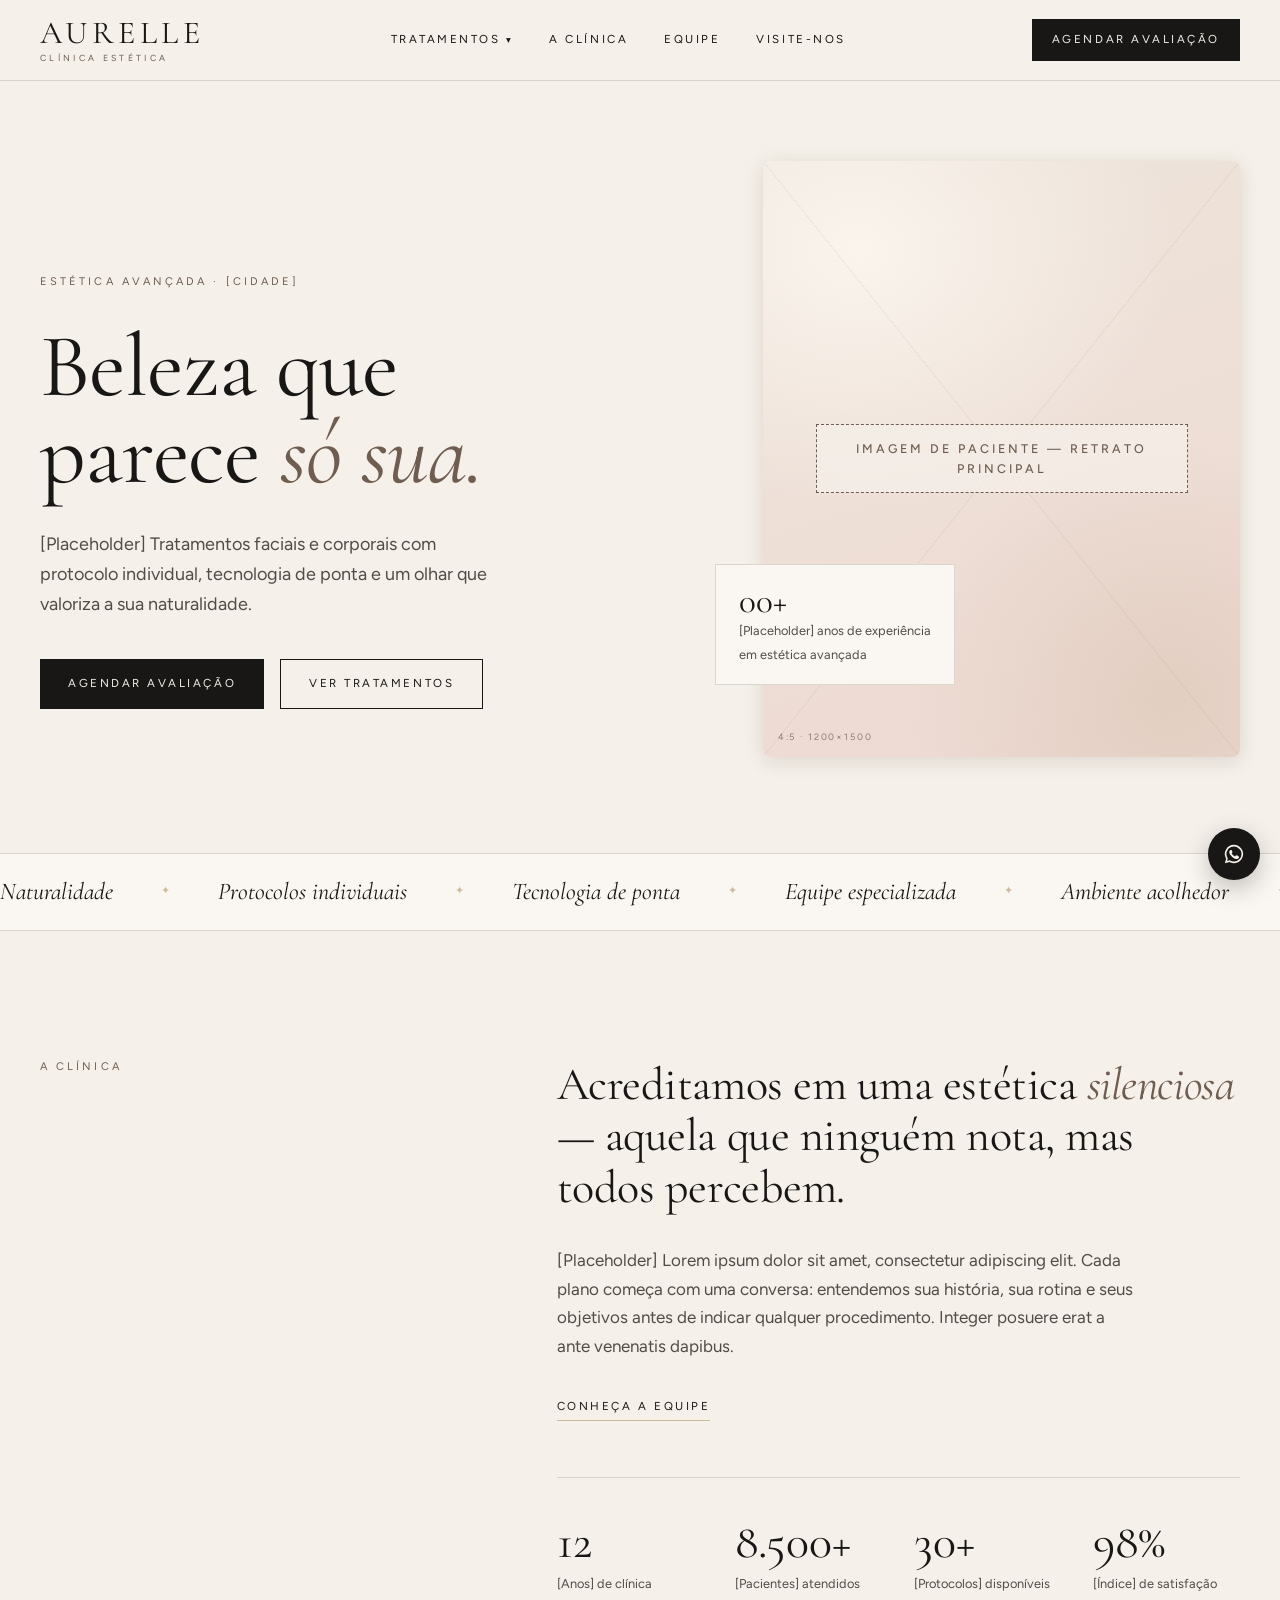
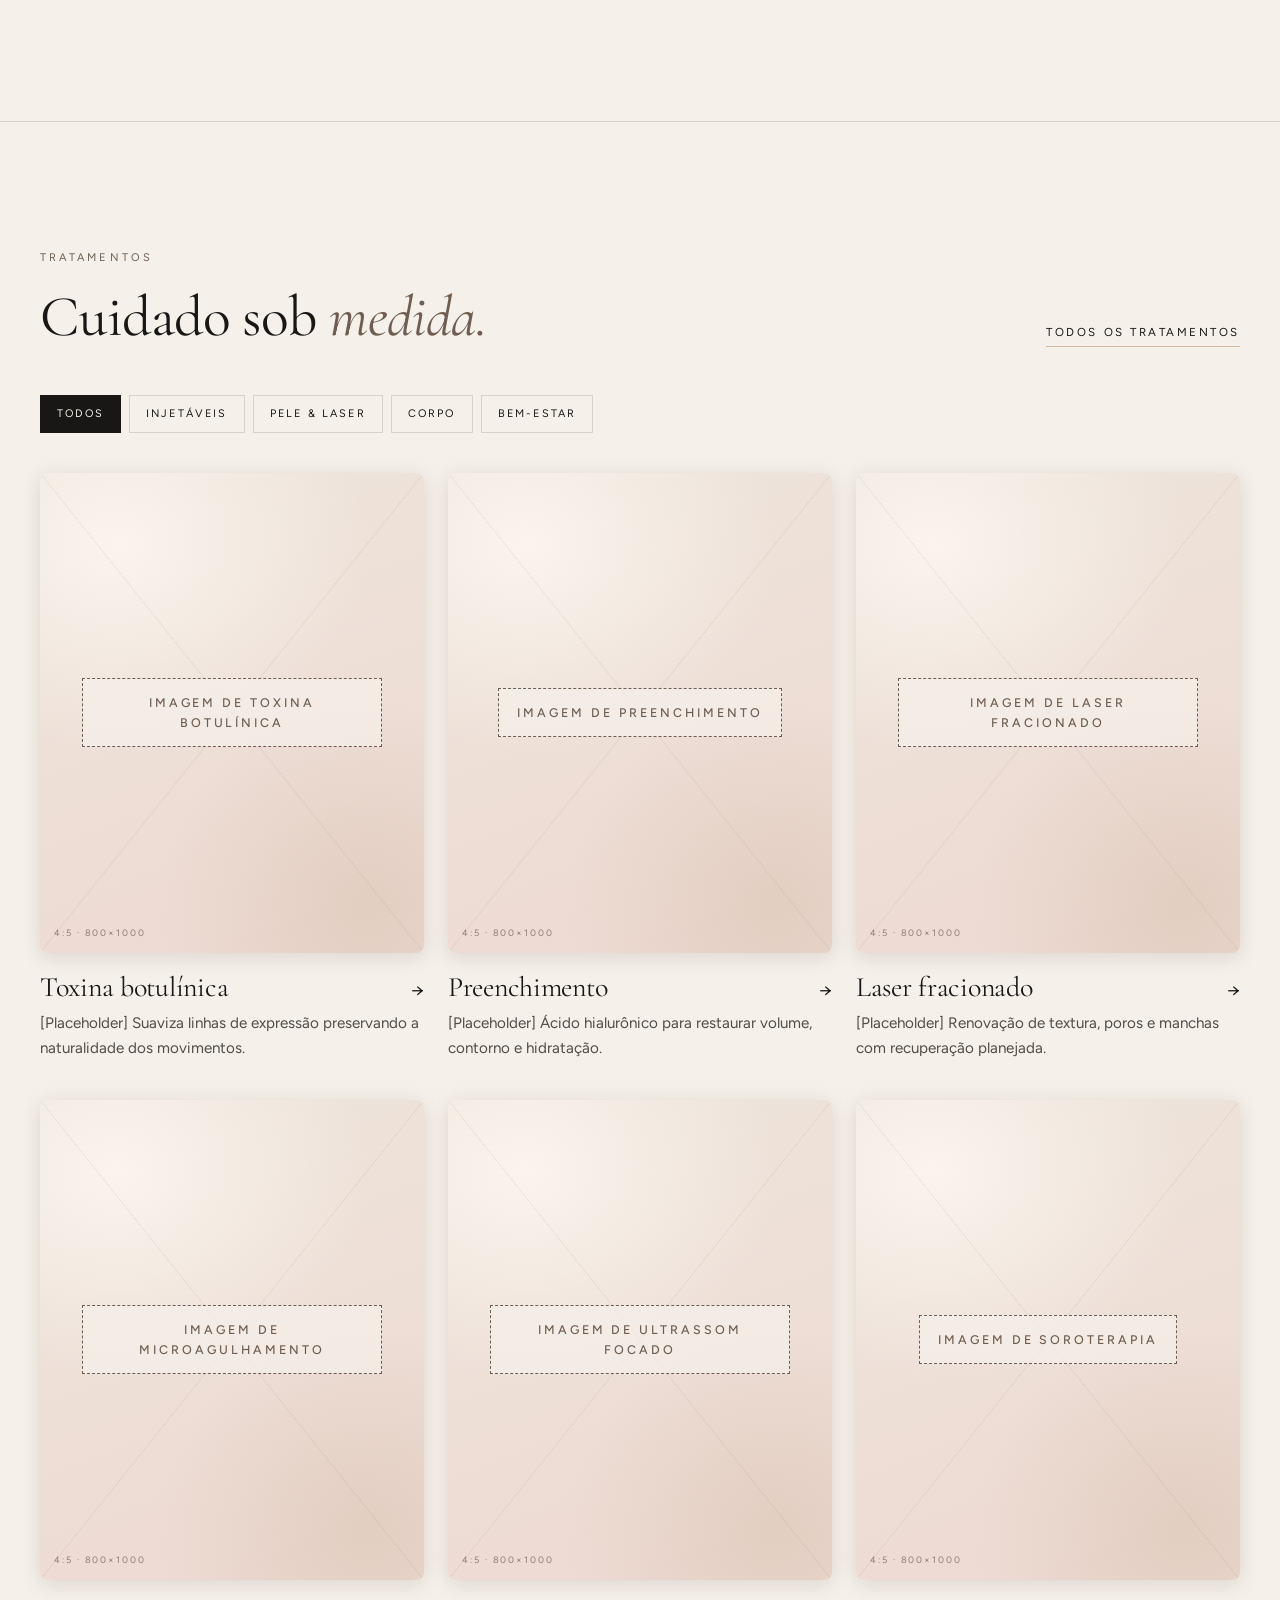
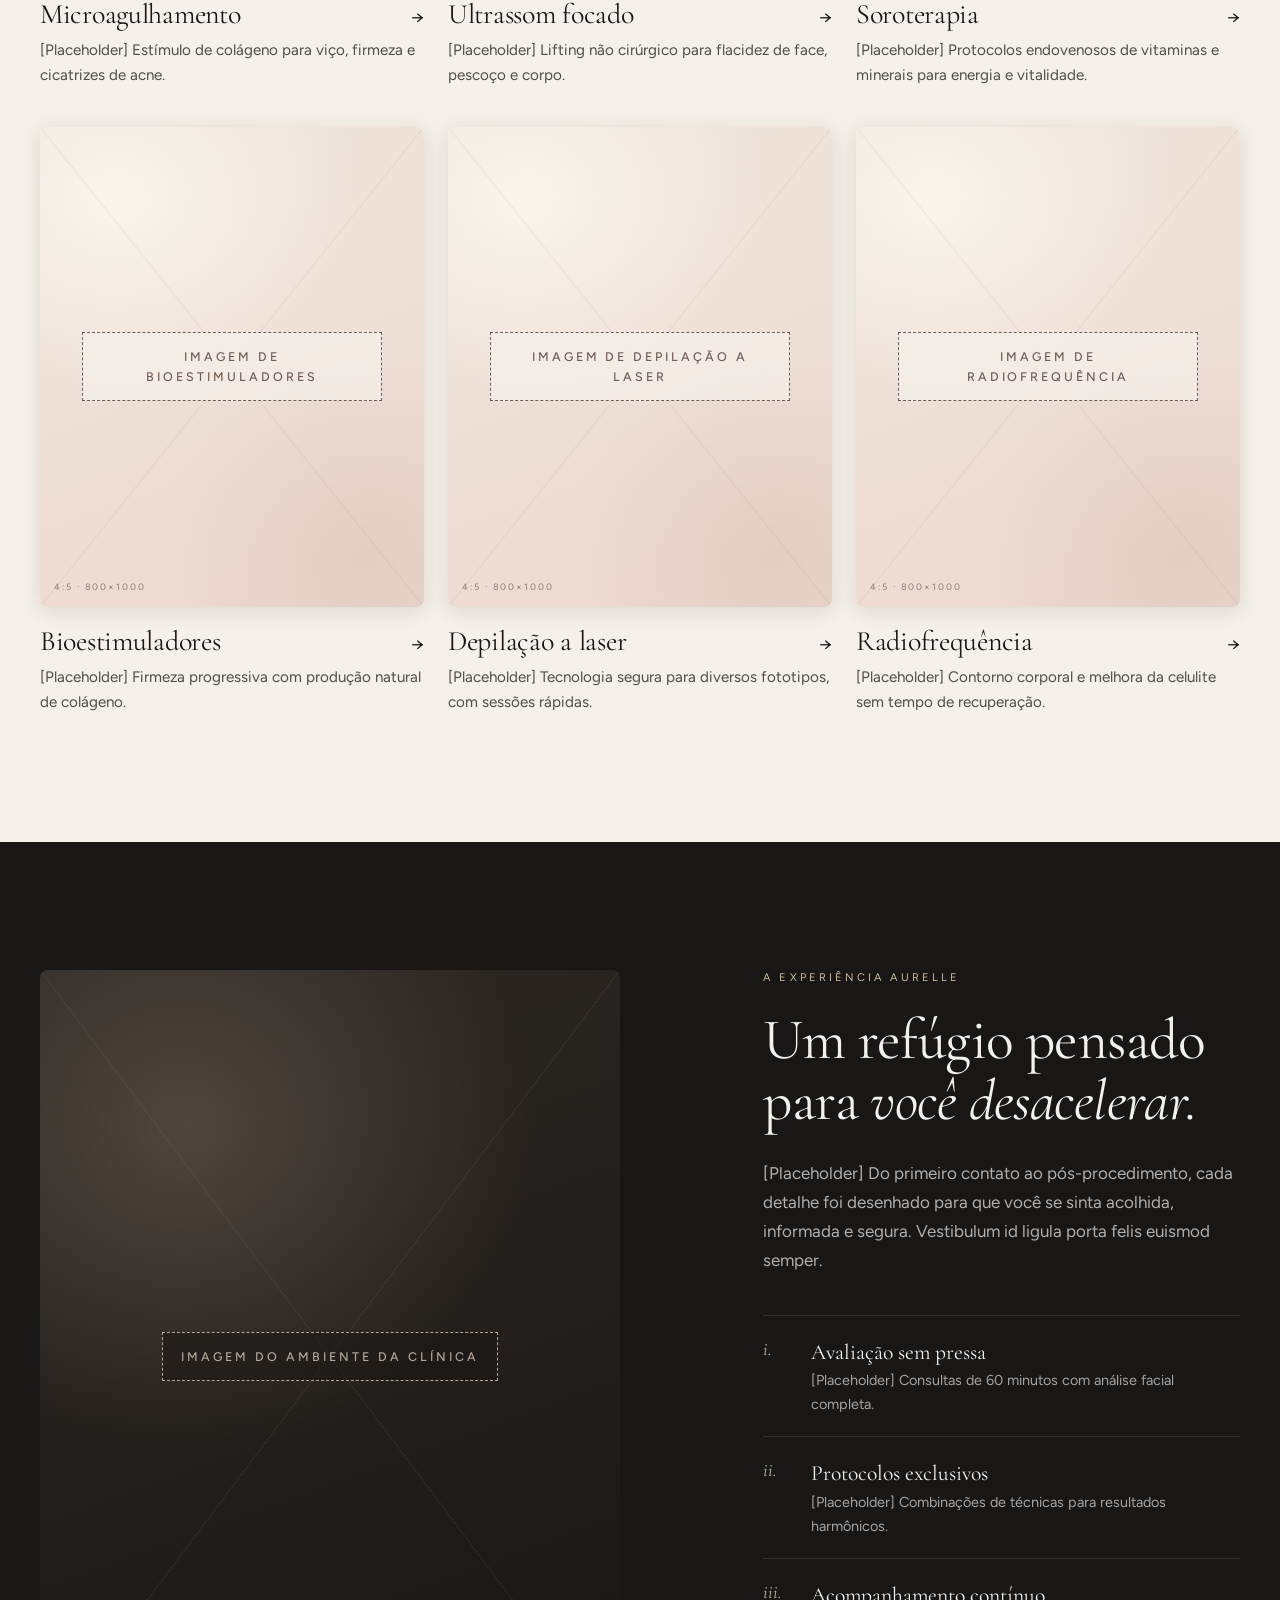
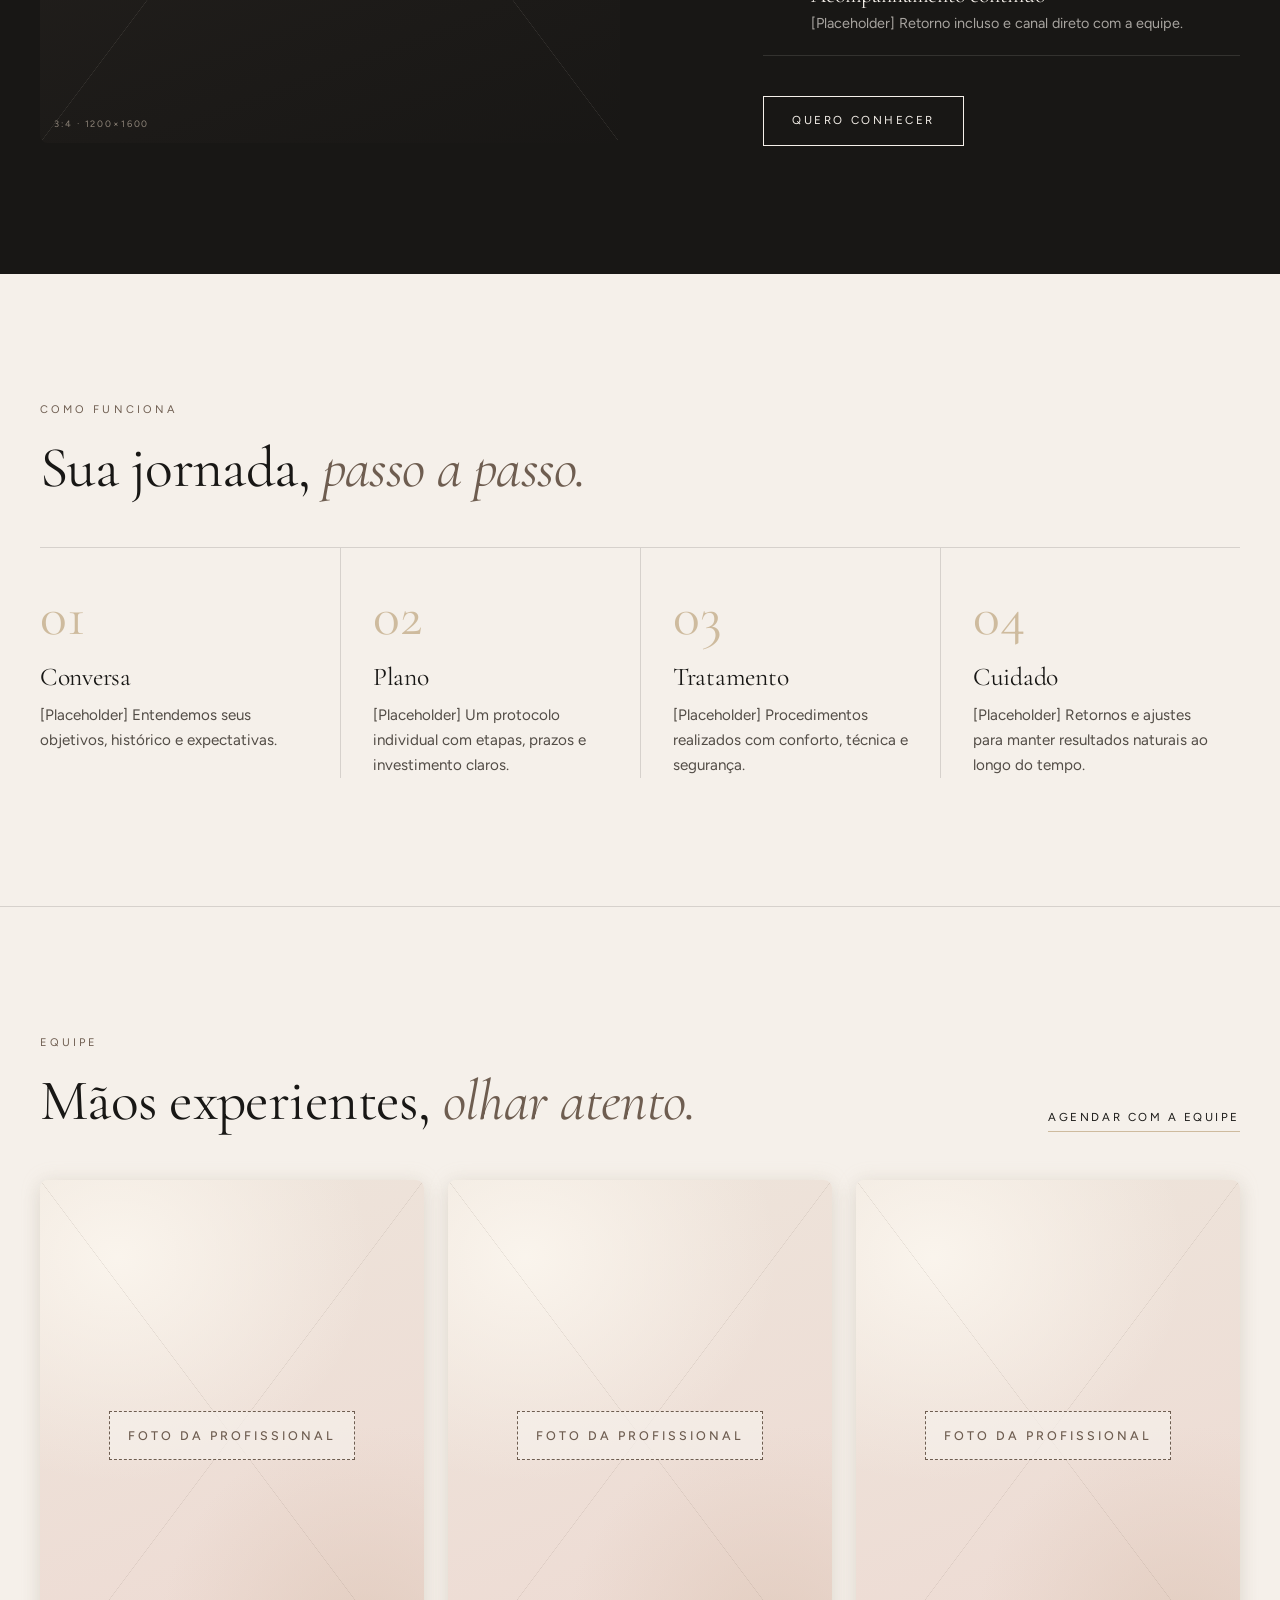
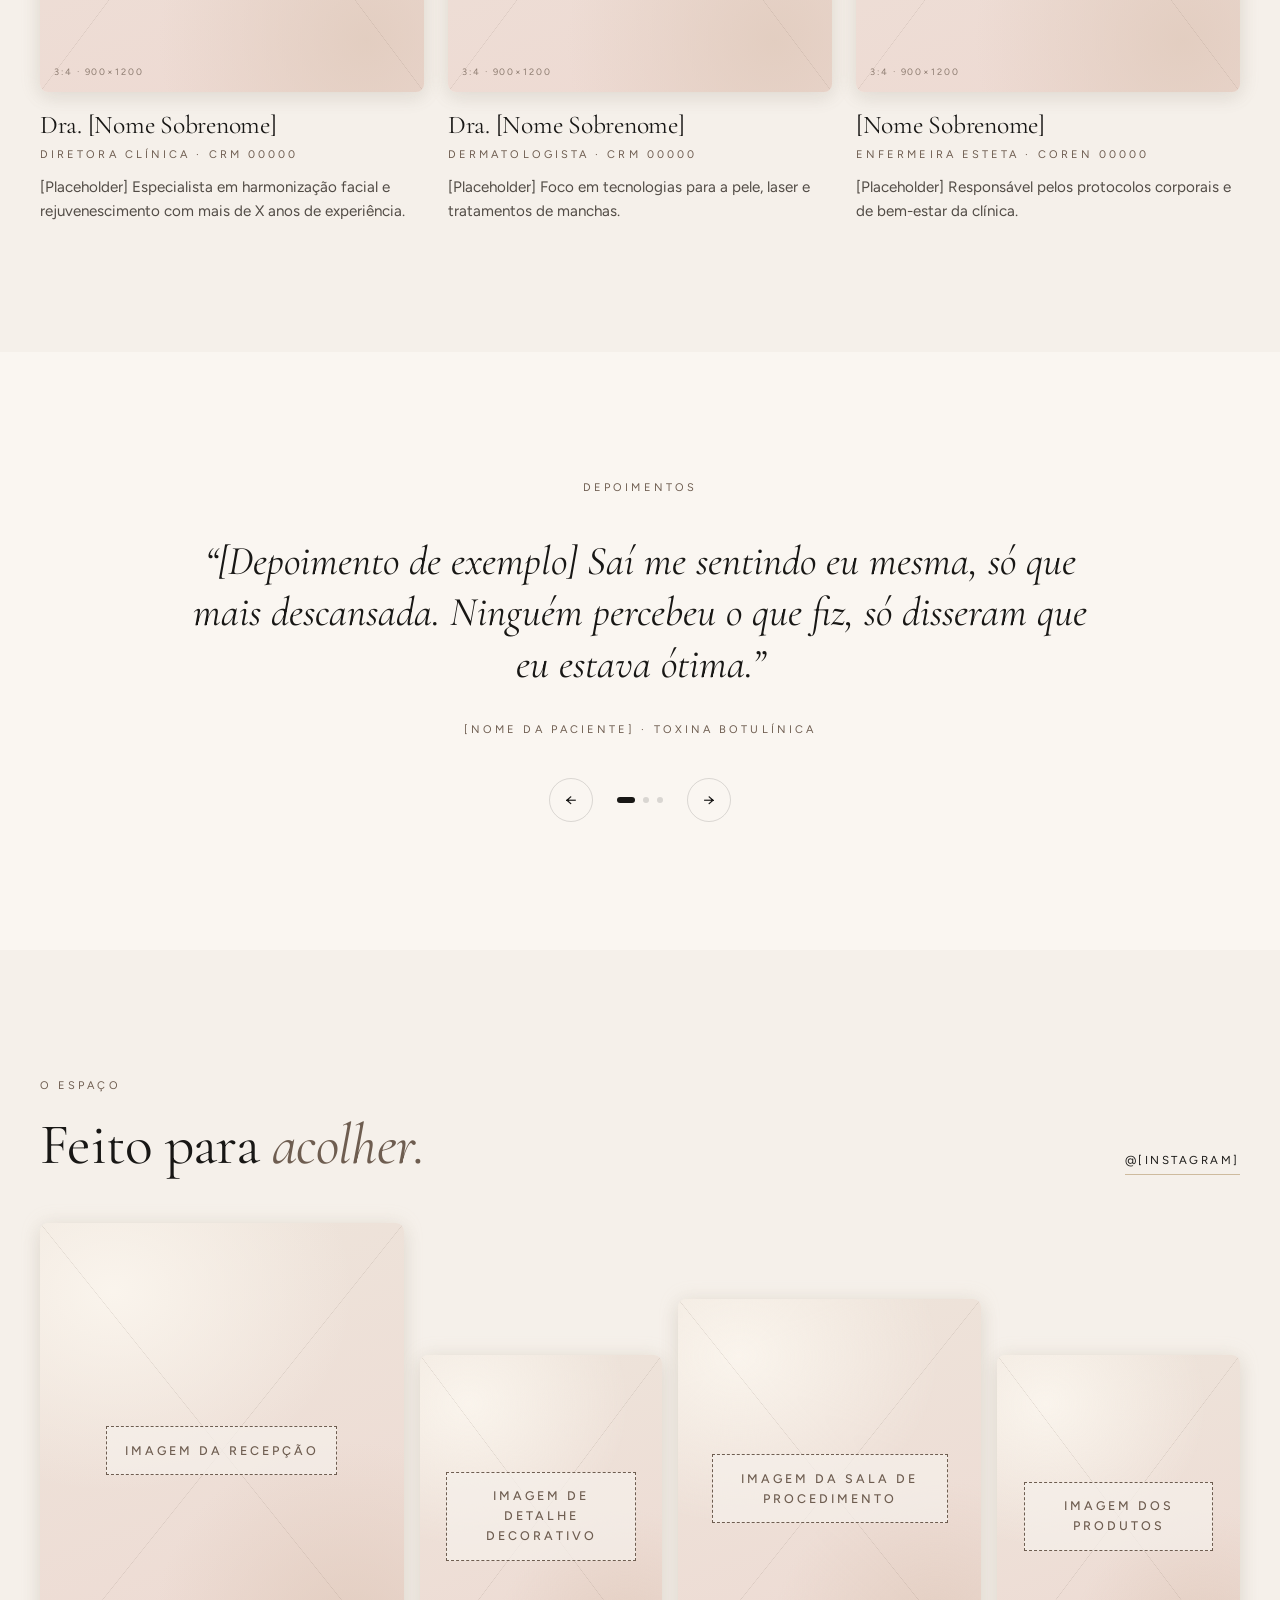
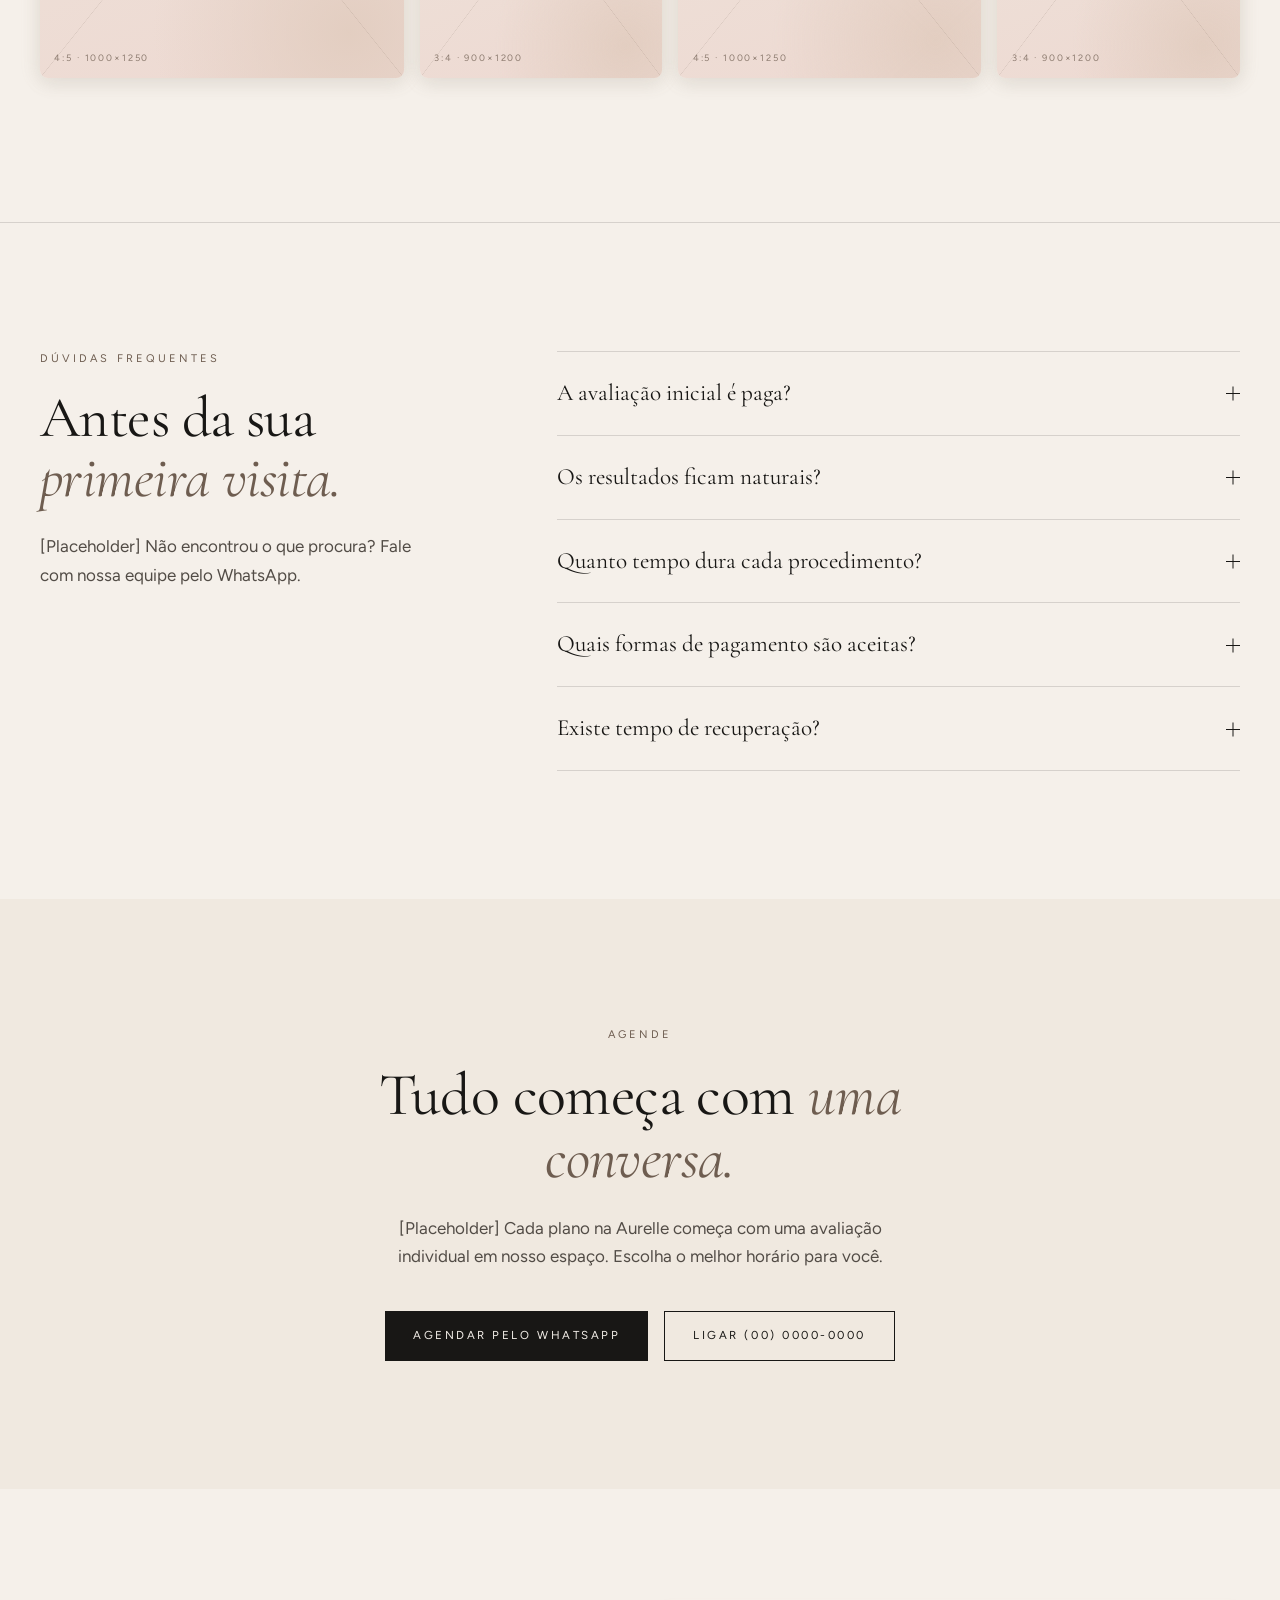
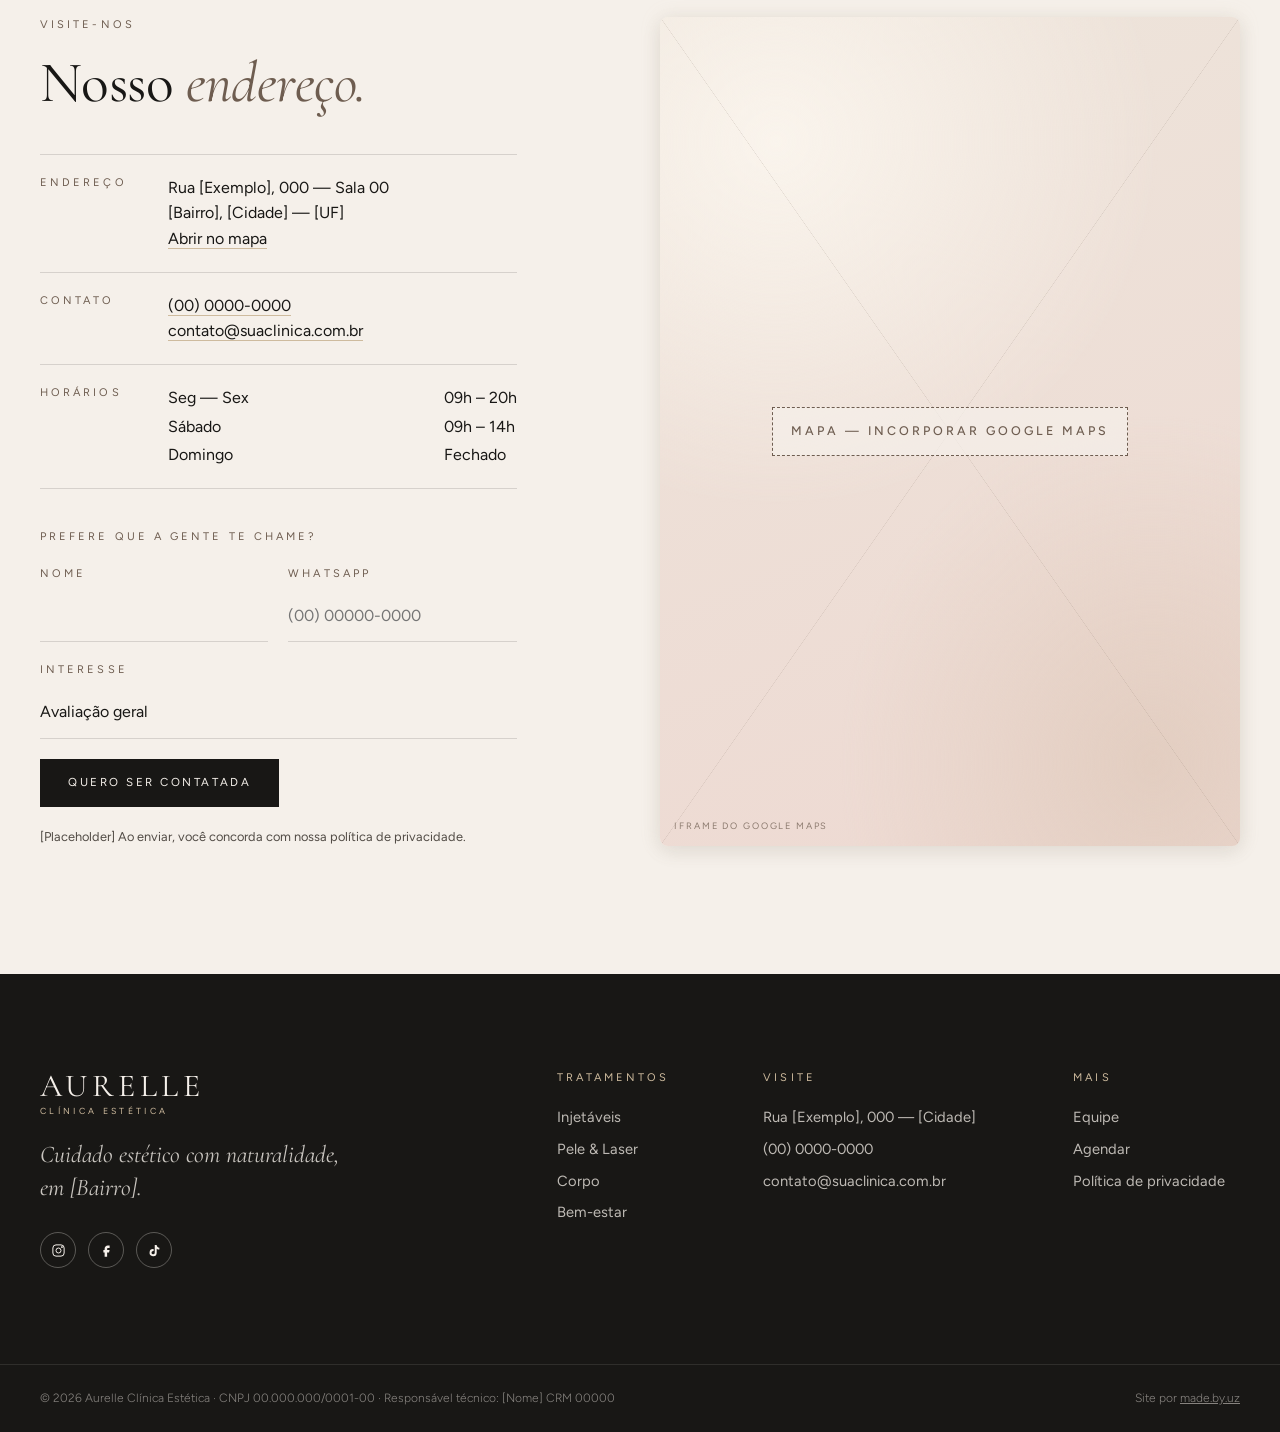
==== commit eb477a8e: "updates" ====
--- a/index.html
+++ b/index.html
@@ -101,7 +101,7 @@
       </div>
       <div class="hero-media reveal" data-delay="2">
         <div class="media-soft ratio-45">
-          <div class="ph" data-label="Imagem hero · 4:5 · retrato"></div>
+          <div class="ph" data-label="Imagem de paciente — retrato principal" data-size="4:5 · 1200×1500"></div>
         </div>
         <div class="hero-badge">
           <strong>00+</strong>
@@ -158,58 +158,59 @@
 
       <div class="treatments">
         <a href="tratamento.html" class="t-card reveal" data-cat="injetaveis">
-          <div class="media-soft ratio-45"><div class="ph" data-label="Toxina botulínica"></div></div>
+          <div class="media-soft ratio-45"><div class="ph" data-label="Imagem de toxina botulínica" data-size="4:5 · 800×1000"></div></div>
           <div class="t-meta"><h3>Toxina botulínica</h3><span class="t-arrow">→</span></div>
           <p>[Placeholder] Suaviza linhas de expressão preservando a naturalidade dos movimentos.</p>
         </a>
         <a href="tratamento.html" class="t-card reveal" data-delay="1" data-cat="injetaveis">
-          <div class="media-soft ratio-45"><div class="ph" data-label="Preenchimento"></div></div>
+          <div class="media-soft ratio-45"><div class="ph" data-label="Imagem de preenchimento" data-size="4:5 · 800×1000"></div></div>
           <div class="t-meta"><h3>Preenchimento</h3><span class="t-arrow">→</span></div>
           <p>[Placeholder] Ácido hialurônico para restaurar volume, contorno e hidratação.</p>
         </a>
         <a href="tratamento.html" class="t-card reveal" data-delay="2" data-cat="pele">
-          <div class="media-soft ratio-45"><div class="ph" data-label="Laser fracionado"></div></div>
+          <div class="media-soft ratio-45"><div class="ph" data-label="Imagem de laser fracionado" data-size="4:5 · 800×1000"></div></div>
           <div class="t-meta"><h3>Laser fracionado</h3><span class="t-arrow">→</span></div>
           <p>[Placeholder] Renovação de textura, poros e manchas com recuperação planejada.</p>
         </a>
         <a href="tratamento.html" class="t-card reveal" data-cat="pele">
-          <div class="media-soft ratio-45"><div class="ph" data-label="Microagulhamento"></div></div>
+          <div class="media-soft ratio-45"><div class="ph" data-label="Imagem de microagulhamento" data-size="4:5 · 800×1000"></div></div>
           <div class="t-meta"><h3>Microagulhamento</h3><span class="t-arrow">→</span></div>
           <p>[Placeholder] Estímulo de colágeno para viço, firmeza e cicatrizes de acne.</p>
         </a>
         <a href="tratamento.html" class="t-card reveal" data-delay="1" data-cat="corpo">
-          <div class="media-soft ratio-45"><div class="ph" data-label="Ultrassom focado"></div></div>
+          <div class="media-soft ratio-45"><div class="ph" data-label="Imagem de ultrassom focado" data-size="4:5 · 800×1000"></div></div>
           <div class="t-meta"><h3>Ultrassom focado</h3><span class="t-arrow">→</span></div>
           <p>[Placeholder] Lifting não cirúrgico para flacidez de face, pescoço e corpo.</p>
         </a>
         <a href="tratamento.html" class="t-card reveal" data-delay="2" data-cat="bemestar">
-          <div class="media-soft ratio-45"><div class="ph" data-label="Soroterapia"></div></div>
+          <div class="media-soft ratio-45"><div class="ph" data-label="Imagem de soroterapia" data-size="4:5 · 800×1000"></div></div>
           <div class="t-meta"><h3>Soroterapia</h3><span class="t-arrow">→</span></div>
           <p>[Placeholder] Protocolos endovenosos de vitaminas e minerais para energia e vitalidade.</p>
         </a>
         <a href="tratamento.html" class="t-card reveal" data-cat="injetaveis">
-          <div class="media-soft ratio-45"><div class="ph" data-label="Bioestimuladores"></div></div>
+          <div class="media-soft ratio-45"><div class="ph" data-label="Imagem de bioestimuladores" data-size="4:5 · 800×1000"></div></div>
           <div class="t-meta"><h3>Bioestimuladores</h3><span class="t-arrow">→</span></div>
           <p>[Placeholder] Firmeza progressiva com produção natural de colágeno.</p>
         </a>
         <a href="tratamento.html" class="t-card reveal" data-delay="1" data-cat="pele">
-          <div class="media-soft ratio-45"><div class="ph" data-label="Depilação a laser"></div></div>
+          <div class="media-soft ratio-45"><div class="ph" data-label="Imagem de depilação a laser" data-size="4:5 · 800×1000"></div></div>
           <div class="t-meta"><h3>Depilação a laser</h3><span class="t-arrow">→</span></div>
           <p>[Placeholder] Tecnologia segura para diversos fototipos, com sessões rápidas.</p>
         </a>
         <a href="tratamento.html" class="t-card reveal" data-delay="2" data-cat="corpo">
-          <div class="media-soft ratio-45"><div class="ph" data-label="Radiofrequência"></div></div>
+          <div class="media-soft ratio-45"><div class="ph" data-label="Imagem de radiofrequência" data-size="4:5 · 800×1000"></div></div>
           <div class="t-meta"><h3>Radiofrequência</h3><span class="t-arrow">→</span></div>
           <p>[Placeholder] Contorno corporal e melhora da celulite sem tempo de recuperação.</p>
         </a>
       </div>
+      <p class="swipe-hint" aria-hidden="true">Arraste para ver mais</p>
     </section>
 
     <!-- ================= EXPERIÊNCIA (DARK) ================= -->
     <section class="dark">
       <div class="section container grid-12">
         <div class="feature-media reveal">
-          <div class="media-soft ratio-34" style="box-shadow:none"><div class="ph dark" data-label="Imagem ambiente · 3:4"></div></div>
+          <div class="media-soft ratio-34" style="box-shadow:none"><div class="ph dark" data-label="Imagem do ambiente da clínica" data-size="3:4 · 1200×1600"></div></div>
         </div>
         <div class="feature-copy">
           <p class="eyebrow reveal">A experiência Aurelle</p>
@@ -252,24 +253,25 @@
       </div>
       <div class="team">
         <article class="member reveal">
-          <div class="media-soft ratio-34"><div class="ph" data-label="Foto profissional · 3:4"></div></div>
+          <div class="media-soft ratio-34"><div class="ph" data-label="Foto da profissional" data-size="3:4 · 900×1200"></div></div>
           <h3>Dra. [Nome Sobrenome]</h3>
           <span class="eyebrow">Diretora clínica · CRM 00000</span>
           <p>[Placeholder] Especialista em harmonização facial e rejuvenescimento com mais de X anos de experiência.</p>
         </article>
         <article class="member reveal" data-delay="1">
-          <div class="media-soft ratio-34"><div class="ph" data-label="Foto profissional · 3:4"></div></div>
+          <div class="media-soft ratio-34"><div class="ph" data-label="Foto da profissional" data-size="3:4 · 900×1200"></div></div>
           <h3>Dra. [Nome Sobrenome]</h3>
           <span class="eyebrow">Dermatologista · CRM 00000</span>
           <p>[Placeholder] Foco em tecnologias para a pele, laser e tratamentos de manchas.</p>
         </article>
         <article class="member reveal" data-delay="2">
-          <div class="media-soft ratio-34"><div class="ph" data-label="Foto profissional · 3:4"></div></div>
+          <div class="media-soft ratio-34"><div class="ph" data-label="Foto da profissional" data-size="3:4 · 900×1200"></div></div>
           <h3>[Nome Sobrenome]</h3>
           <span class="eyebrow">Enfermeira esteta · COREN 00000</span>
           <p>[Placeholder] Responsável pelos protocolos corporais e de bem-estar da clínica.</p>
         </article>
       </div>
+      <p class="swipe-hint" aria-hidden="true">Arraste para ver mais</p>
     </section>
 
     <!-- ================= DEPOIMENTOS ================= -->
@@ -308,11 +310,12 @@
         <a href="#" class="link-underline reveal">@[instagram]</a>
       </div>
       <div class="gallery">
-        <div class="media-soft ratio-45 reveal"><div class="ph" data-label="Recepção"></div></div>
-        <div class="media-soft ratio-34 reveal" data-delay="1"><div class="ph" data-label="Detalhe"></div></div>
-        <div class="media-soft ratio-45 reveal" data-delay="2"><div class="ph" data-label="Sala de procedimento"></div></div>
-        <div class="media-soft ratio-34 reveal" data-delay="3"><div class="ph" data-label="Produtos"></div></div>
-      </div>
+        <div class="media-soft ratio-45 reveal"><div class="ph" data-label="Imagem da recepção" data-size="4:5 · 1000×1250"></div></div>
+        <div class="media-soft ratio-34 reveal" data-delay="1"><div class="ph" data-label="Imagem de detalhe decorativo" data-size="3:4 · 900×1200"></div></div>
+        <div class="media-soft ratio-45 reveal" data-delay="2"><div class="ph" data-label="Imagem da sala de procedimento" data-size="4:5 · 1000×1250"></div></div>
+        <div class="media-soft ratio-34 reveal" data-delay="3"><div class="ph" data-label="Imagem dos produtos" data-size="3:4 · 900×1200"></div></div>
+      </div>
+      <p class="swipe-hint" aria-hidden="true">Arraste para ver mais</p>
     </section>
 
     <!-- ================= FAQ ================= -->
@@ -390,7 +393,7 @@
           </form>
         </div>
         <div class="visit-map reveal" data-delay="1">
-          <div class="media-soft" style="height:100%;min-height:26rem"><div class="ph" data-label="Mapa · incorporar Google Maps aqui"></div></div>
+          <div class="media-soft" style="height:100%;min-height:26rem"><div class="ph" data-label="Mapa — incorporar Google Maps" data-size="iframe do Google Maps"></div></div>
         </div>
       </div>
     </section>
@@ -450,7 +453,7 @@
 
   <!-- Modal promocional (aparece 1x por visitante) -->
   <div class="modal" id="promo" role="dialog" aria-modal="true" aria-labelledby="promo-title">
-    <div class="modal-box">
+    <div class="modal-box" tabindex="-1">
       <button class="modal-close" data-close aria-label="Fechar">×</button>
       <p class="eyebrow">Aurelle · Primeira visita</p>
       <h2 id="promo-title">Sua avaliação facial é <em class="accent">por nossa conta.</em></h2>
--- a/css/style.css
+++ b/css/style.css
@@ -127,31 +127,52 @@
 /* ---------- Placeholder media ---------- */
 .media-soft { border-radius: var(--photo-radius); box-shadow: var(--photo-glow); overflow: hidden; }
 .ph {
+  --ph-line: oklch(49% .03 60 / .16);
   position: relative;
-  display: flex; align-items: flex-end;
+  display: flex; align-items: center; justify-content: center;
   width: 100%; height: 100%;
+  overflow: hidden;
+  color: var(--taupe);
   background:
+    /* "X" de wireframe */
+    linear-gradient(to top right, transparent calc(50% - .5px), var(--ph-line) 50%, transparent calc(50% + .5px)),
+    linear-gradient(to bottom right, transparent calc(50% - .5px), var(--ph-line) 50%, transparent calc(50% + .5px)),
     radial-gradient(120% 80% at 20% 15%, oklch(97% .012 75) 0%, transparent 55%),
     radial-gradient(90% 70% at 85% 90%, oklch(86% .03 55 / .9) 0%, transparent 60%),
     linear-gradient(160deg, var(--muted) 0%, var(--blush) 100%);
-  color: var(--taupe);
-}
-.ph::before { /* fine grain */
-  content: ""; position: absolute; inset: 0; opacity: .35; mix-blend-mode: multiply;
-  background-image: url("data:image/svg+xml,%3Csvg xmlns='http://www.w3.org/2000/svg' width='160' height='160'%3E%3Cfilter id='n'%3E%3CfeTurbulence type='fractalNoise' baseFrequency='.9' numOctaves='2' stitchTiles='stitch'/%3E%3CfeColorMatrix values='0 0 0 0 .5 0 0 0 0 .45 0 0 0 0 .4 0 0 0 .18 0'/%3E%3C/filter%3E%3Crect width='100%25' height='100%25' filter='url(%23n)'/%3E%3C/svg%3E");
-}
-.ph::after { /* label */
+}
+.ph::before { /* medida sugerida no canto */
+  content: attr(data-size);
+  position: absolute; left: .9rem; bottom: .8rem;
+  font-size: .58rem; letter-spacing: .2em; text-transform: uppercase;
+  opacity: .75;
+}
+.ph::after { /* marca d'água central */
   content: attr(data-label);
   position: relative;
-  margin: 1.1rem;
-  font-size: .625rem; letter-spacing: .24em; text-transform: uppercase;
+  max-width: 78%;
+  padding: .85rem 1.1rem;
+  border: 1px dashed currentColor;
+  background: color-mix(in oklab, var(--ivory) 72%, transparent);
+  font-size: clamp(.6rem, .55rem + .35vw, .78rem);
+  font-weight: 500;
+  line-height: 1.6;
+  letter-spacing: .24em;
+  text-transform: uppercase;
+  text-align: center;
 }
 .ph.dark {
+  --ph-line: oklch(85% .02 70 / .14);
   background:
+    linear-gradient(to top right, transparent calc(50% - .5px), var(--ph-line) 50%, transparent calc(50% + .5px)),
+    linear-gradient(to bottom right, transparent calc(50% - .5px), var(--ph-line) 50%, transparent calc(50% + .5px)),
     radial-gradient(100% 70% at 25% 20%, oklch(40% .02 60) 0%, transparent 60%),
     linear-gradient(160deg, oklch(28% .01 60), var(--ink));
-  color: oklch(80% .02 70 / .6);
-}
+  color: oklch(85% .03 75 / .8);
+}
+.ph.dark::after { background: oklch(20.5% .004 75 / .55); }
+/* quando houver <img> dentro, esconde a marca d'água */
+.ph:has(img)::before, .ph:has(img)::after { display: none; }
 .ph img { position: absolute; inset: 0; width: 100%; height: 100%; object-fit: cover; }
 .ratio-45 { aspect-ratio: 4 / 5; }
 .ratio-34 { aspect-ratio: 3 / 4; }
@@ -550,3 +571,72 @@
   .reveal { opacity: 1; transform: none; }
 }
 .no-js .reveal { opacity: 1; transform: none; }
+
+/* ==========================================================================
+   Ajustes mobile
+   ========================================================================== */
+.grid-12 > * { min-width: 0; }
+.info-row dd { overflow-wrap: anywhere; }
+.menu-toggle { padding: .75rem 0 .75rem .75rem; margin-right: -.25rem; }
+.menu-open ~ .float-cta, body.modal-open .float-cta { opacity: 0; pointer-events: none; }
+.float-cta { transition: transform .3s, background .3s, opacity .3s; }
+.modal-box:focus { outline: none; }
+
+@media (max-width: 639px) {
+  .section { padding-block: 4.5rem; }
+  .section-head { margin-bottom: 2rem; }
+
+  /* CTAs empilhados em largura total */
+  .hero-ctas, .book-ctas { flex-direction: column; align-items: stretch; }
+  .hero-ctas > a, .book-ctas > a { width: 100%; }
+
+  /* abas do filtro em uma linha só, com rolagem */
+  .tabs {
+    flex-wrap: nowrap; overflow-x: auto; scrollbar-width: none;
+    margin-inline: calc(var(--gutter) * -1); padding-inline: var(--gutter);
+    margin-bottom: 1.75rem;
+  }
+  .tabs::-webkit-scrollbar { display: none; }
+  .tab { flex-shrink: 0; }
+
+  /* tratamentos e equipe viram carrossel horizontal */
+  .treatments, .team, .gallery {
+    display: grid; grid-auto-flow: column; grid-auto-columns: 80%;
+    grid-template-columns: none;
+    gap: 1rem;
+    overflow-x: auto; scroll-snap-type: x mandatory;
+    margin-inline: calc(var(--gutter) * -1);
+    padding: .5rem var(--gutter) 1.25rem;
+    scroll-padding-inline: var(--gutter);
+    scrollbar-width: none;
+  }
+  .treatments::-webkit-scrollbar, .team::-webkit-scrollbar, .gallery::-webkit-scrollbar { display: none; }
+  .treatments > *, .team > *, .gallery > * { scroll-snap-align: start; }
+  .t-card h3, .member h3 { font-size: 1.5rem; }
+
+  .swipe-hint { display: flex; }
+
+  .hero-badge { display: none; }
+  .info-row { grid-template-columns: 5.5rem 1fr; }
+  .faq-q { font-size: 1.25rem; padding-block: 1.25rem; }
+  .step { padding-block: 1.75rem; }
+  .step .num { font-size: 2.75rem; }
+  .quote-nav { margin-top: 2rem; }
+
+  /* rodapé em 2 colunas */
+  .footer-grid { grid-template-columns: 1fr 1fr; gap: 2.5rem 1.5rem; padding-block: 4rem; }
+  .f-brand, .f-col-2 { grid-column: 1 / -1; }
+  .footer-bottom { flex-direction: column; gap: .5rem; }
+}
+
+/* dica "arraste" para carrosséis no mobile */
+.swipe-hint {
+  display: none; align-items: center; gap: .6rem;
+  margin-top: .25rem;
+  font-size: .62rem; letter-spacing: .24em; text-transform: uppercase; color: var(--taupe);
+}
+.swipe-hint::after { content: ""; width: 2.5rem; height: 1px; background: currentColor; }
+@media (max-width: 639px) {
+  .swipe-hint { display: flex; }
+  .f-col-2 { order: 1; }
+}
